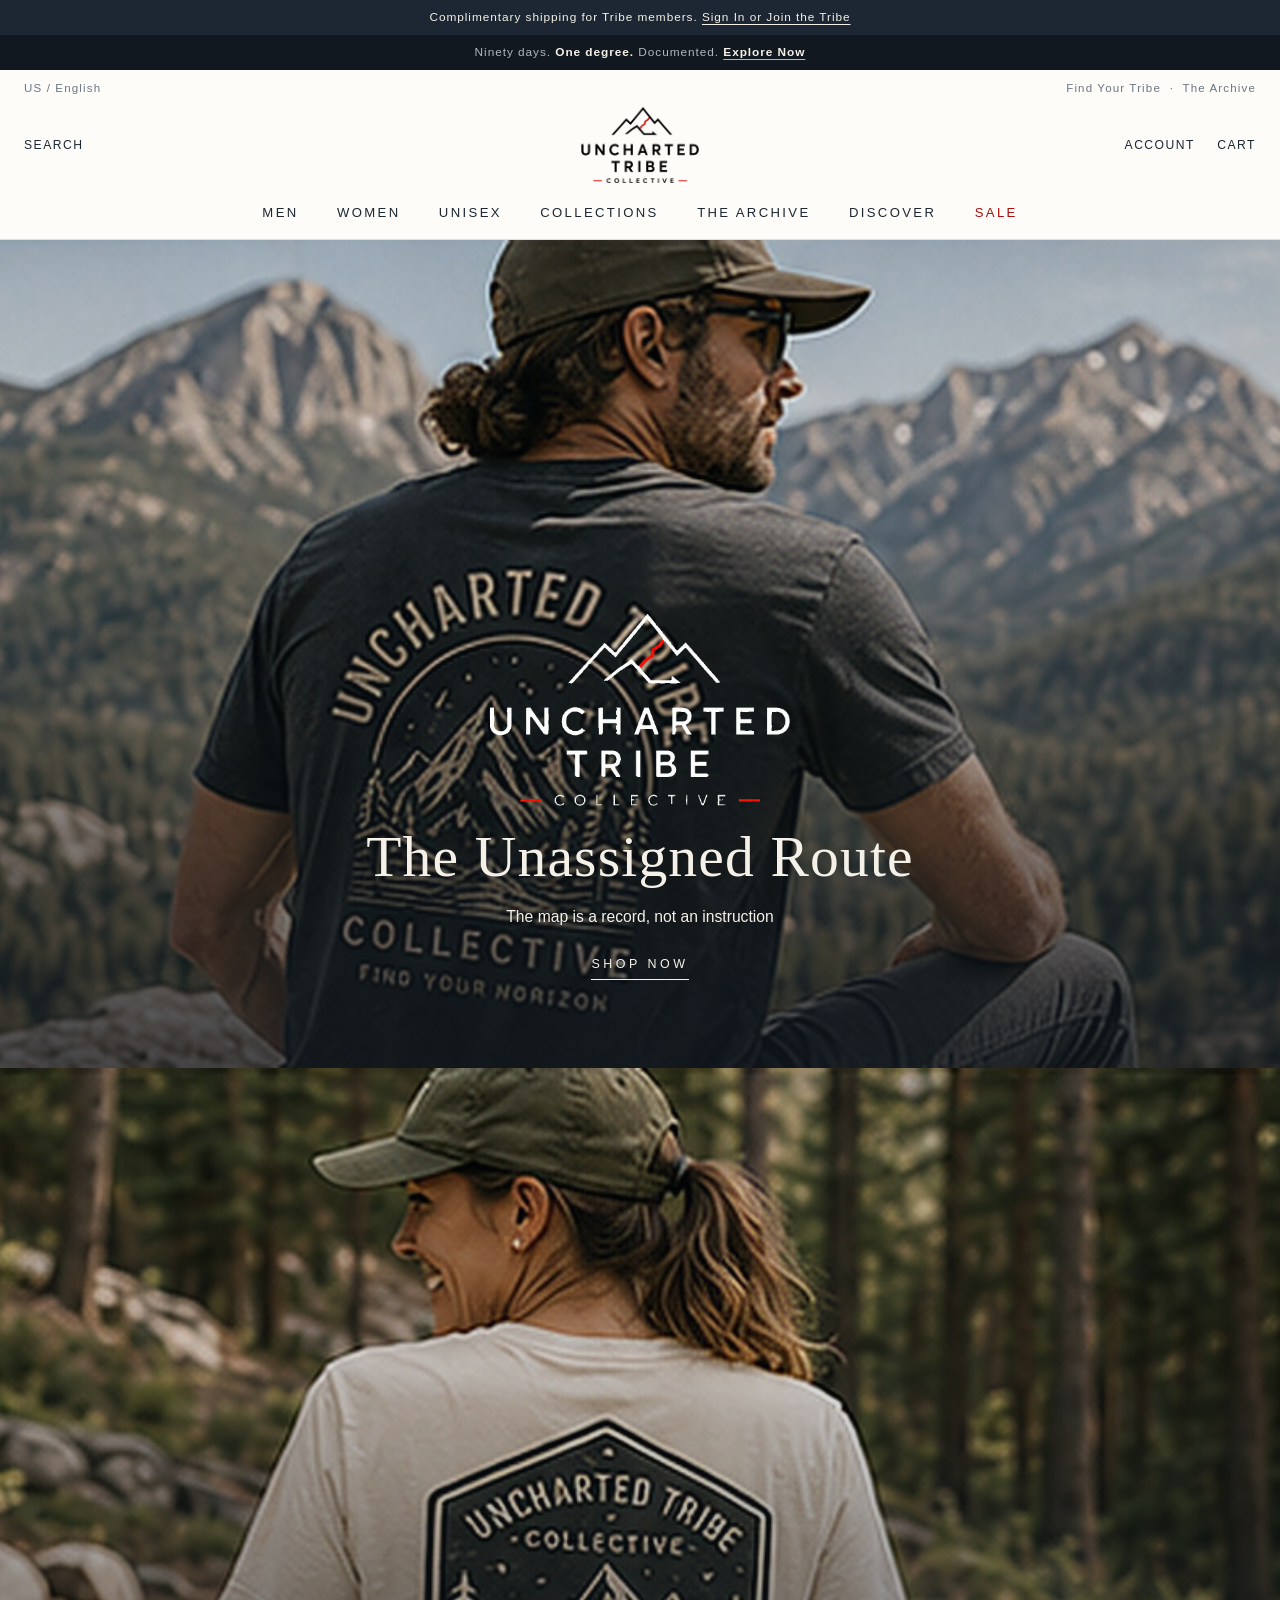
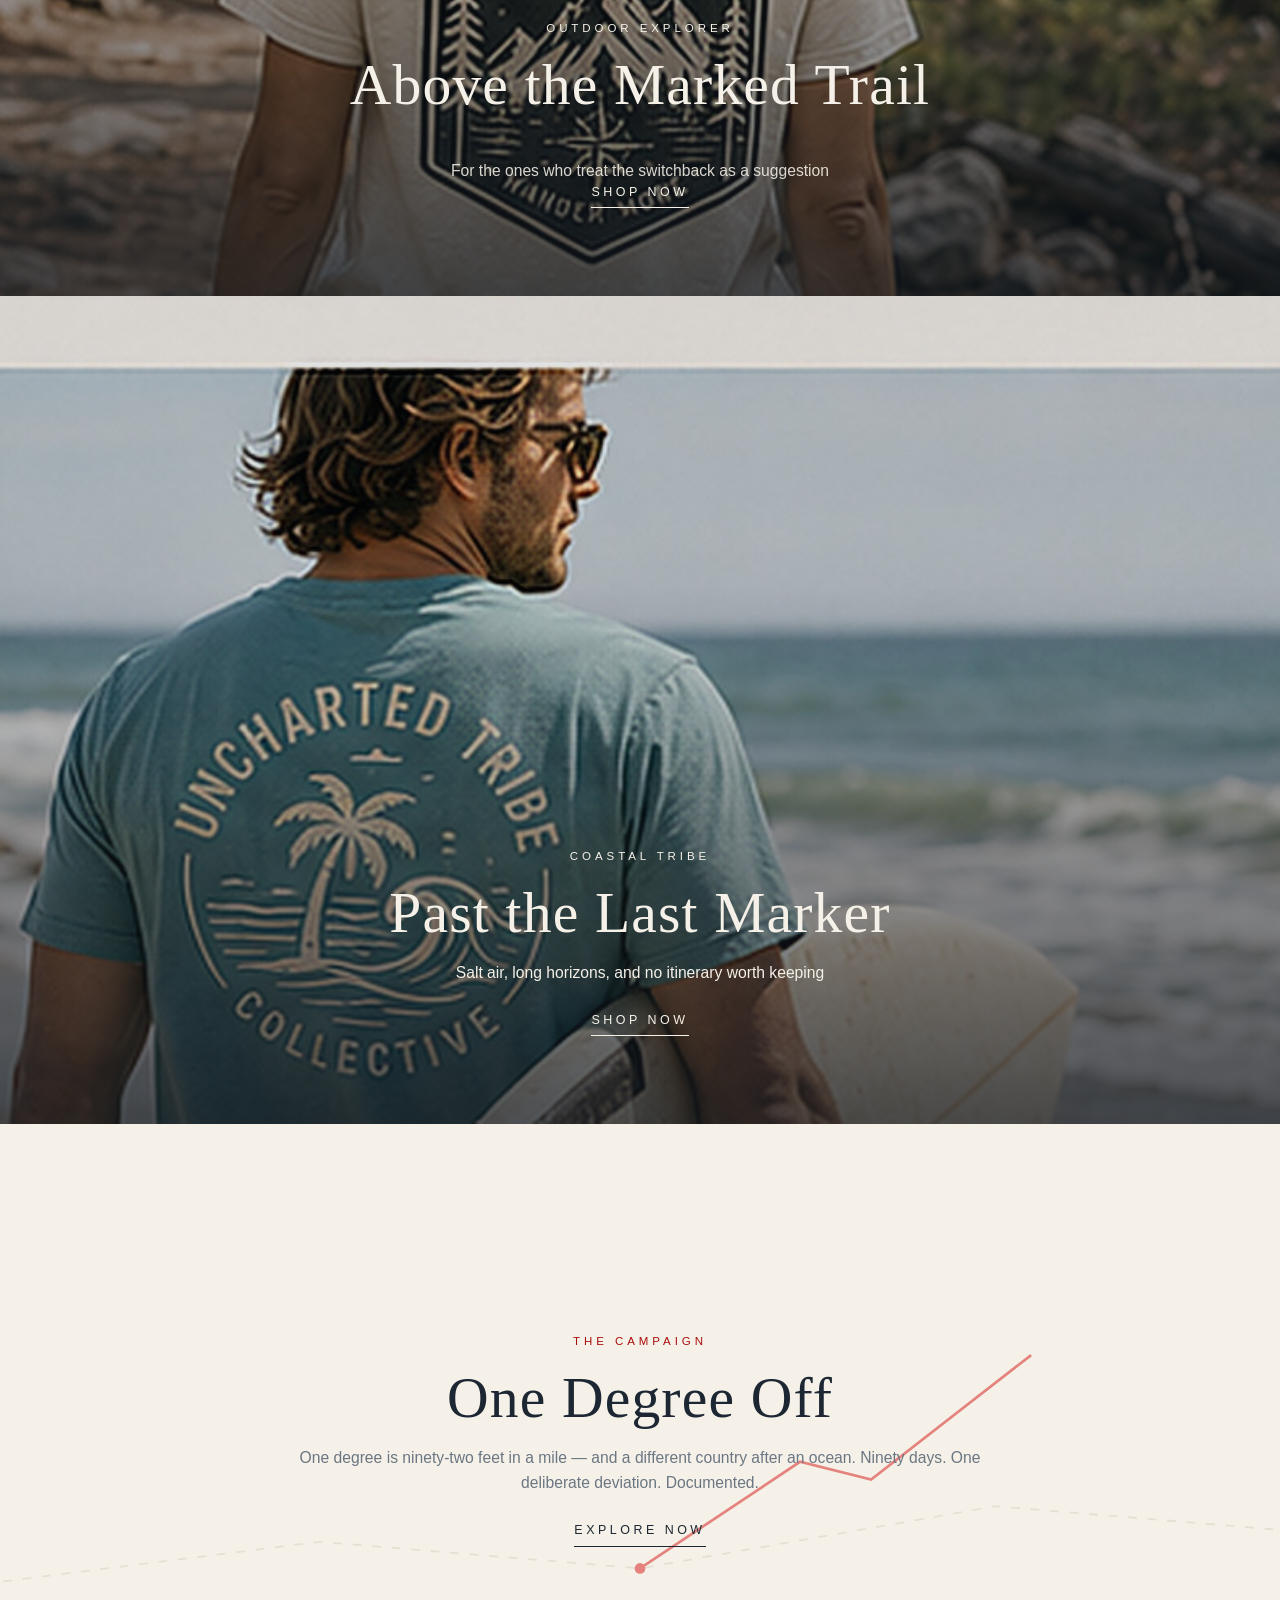
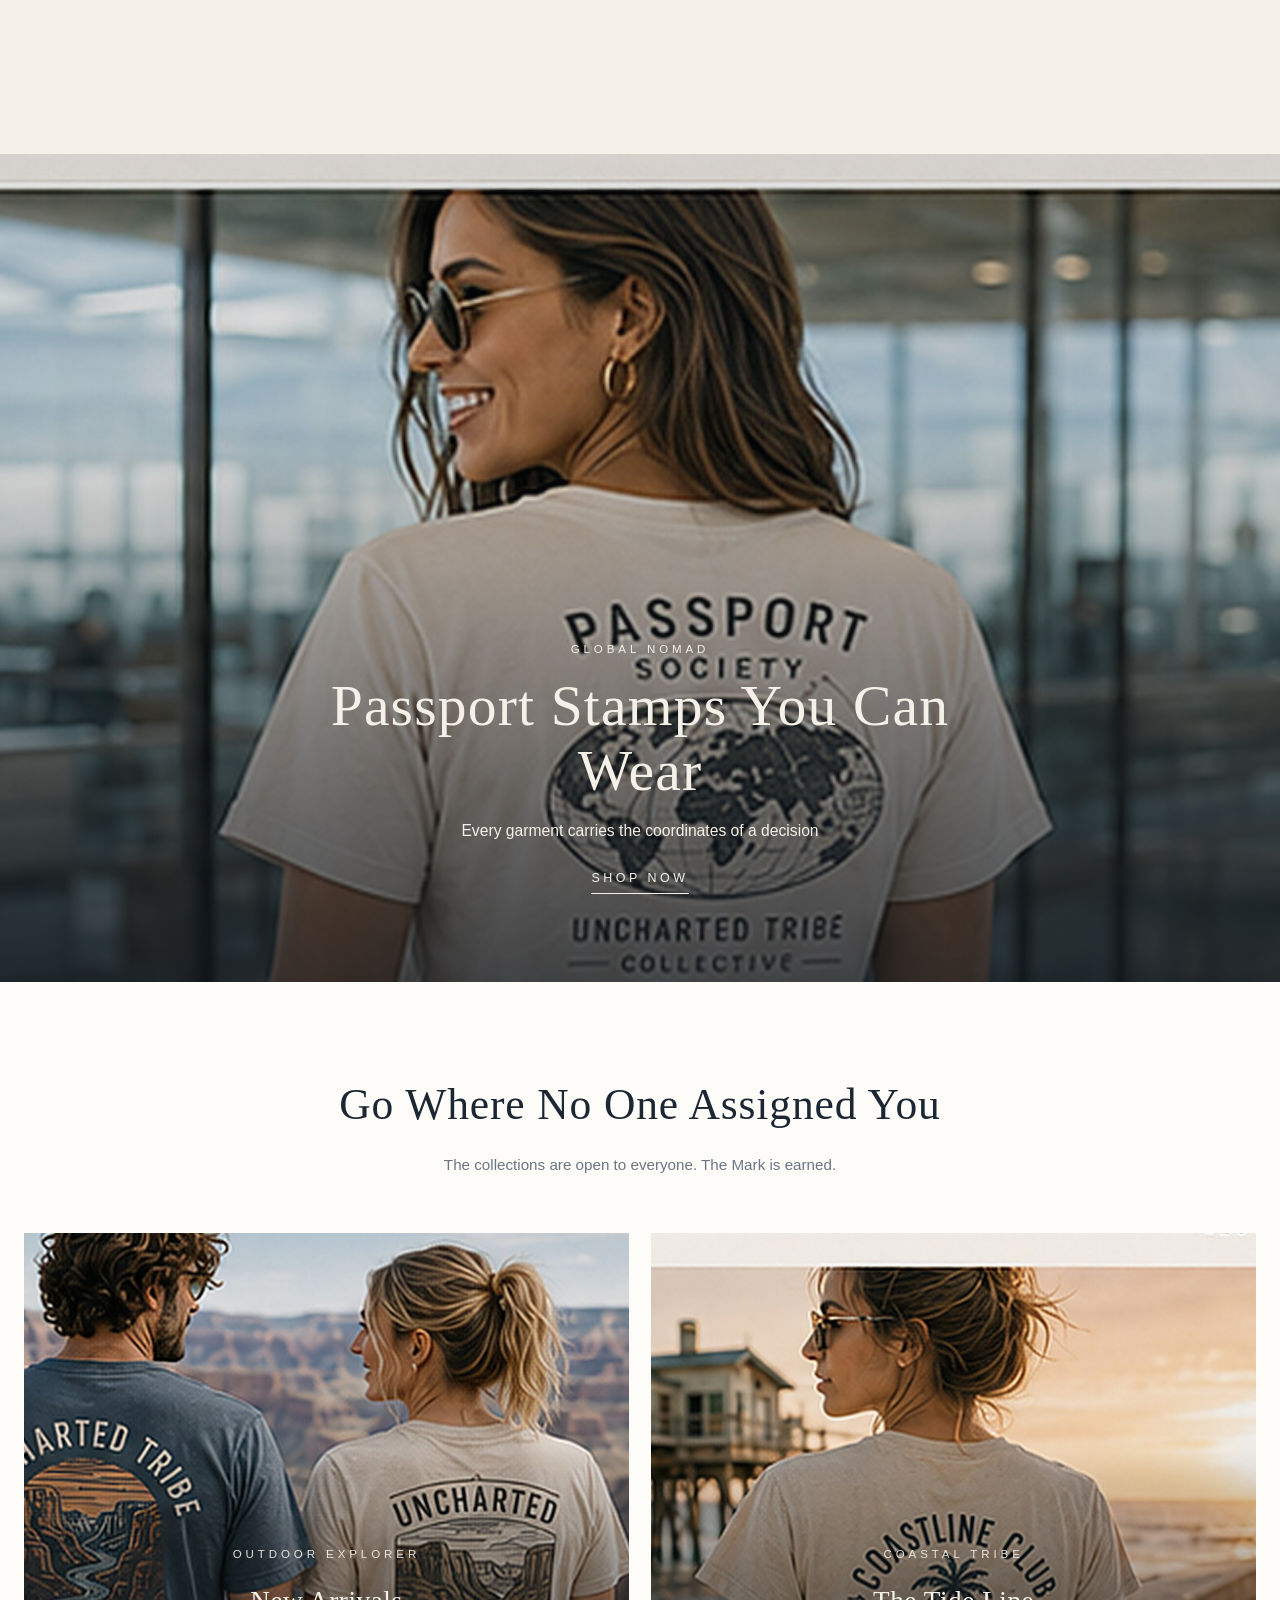
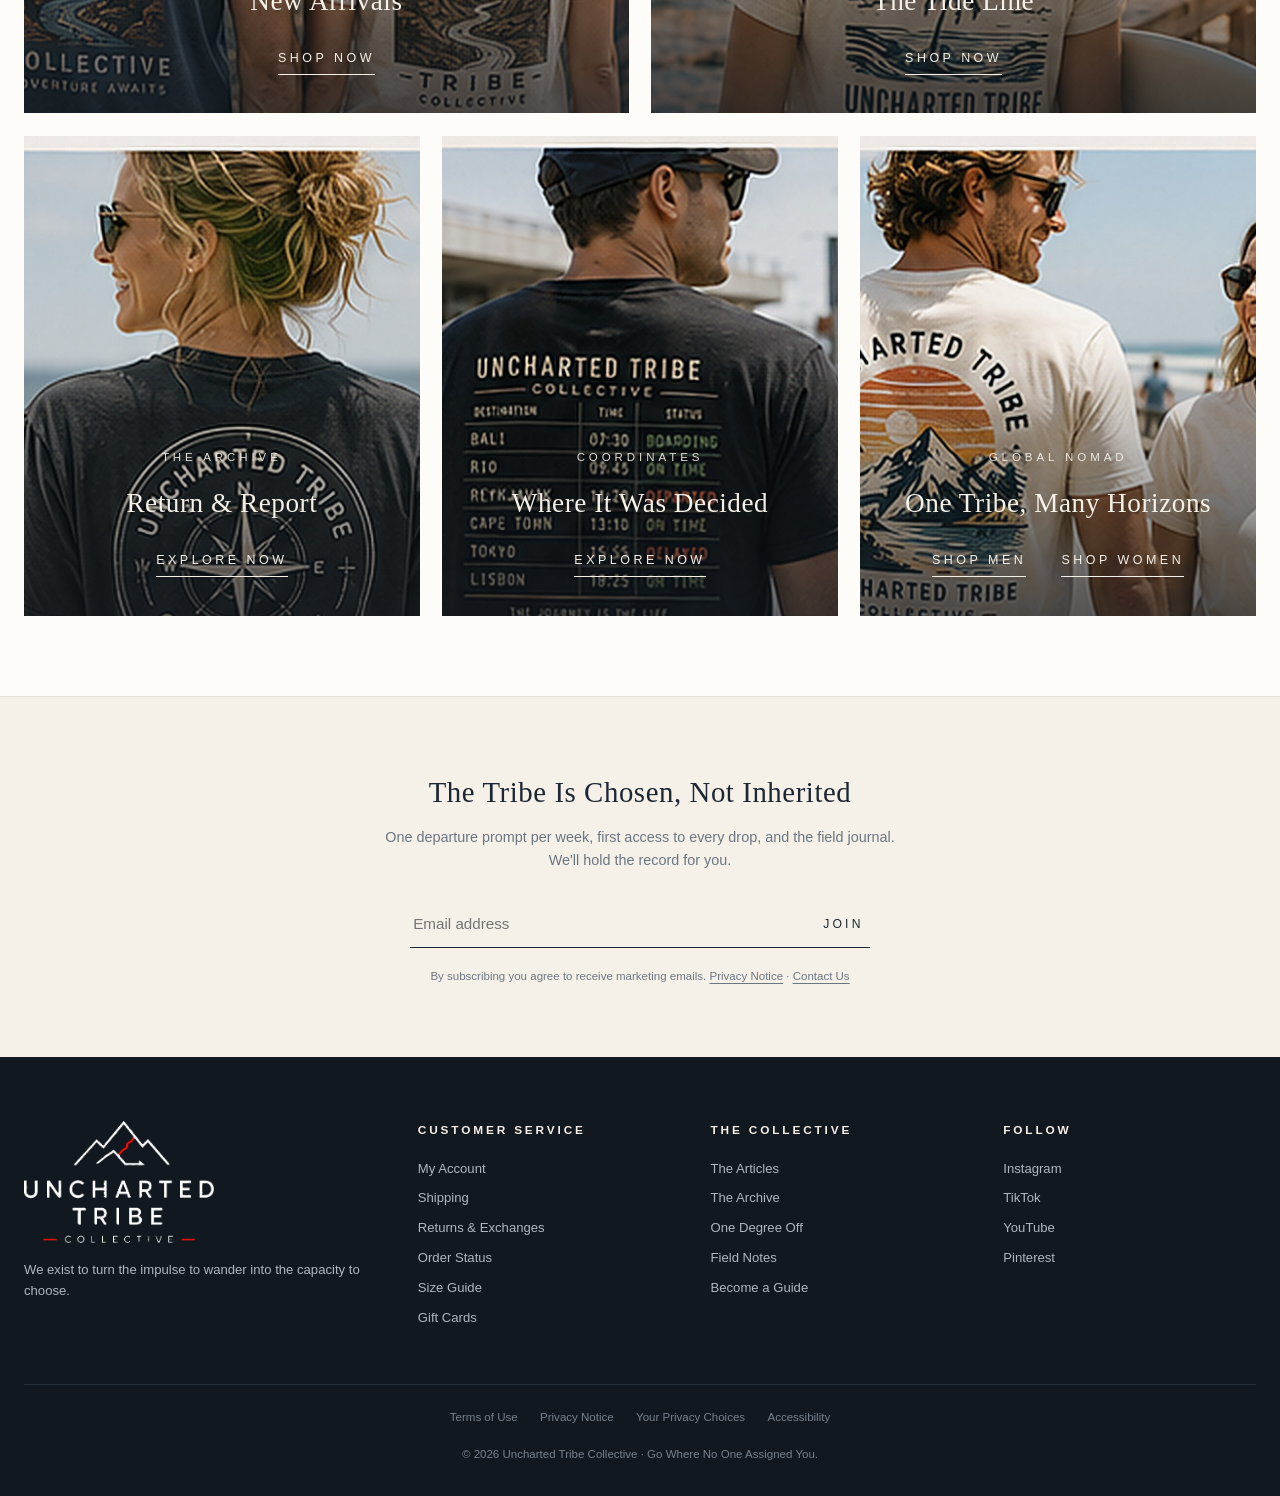
==== index.html @ fd0f9429 "Launch UTC site" ====
<!DOCTYPE html>
<html lang="en">
<head>
<meta charset="UTF-8">
<meta name="viewport" content="width=device-width, initial-scale=1.0">
<title>Uncharted Tribe Collective — Go Where No One Assigned You</title>
<meta name="description" content="Uncharted Tribe Collective exists to turn the impulse to wander into the capacity to choose. The collections are open to all. The Mark is earned.">
<style>
  :root{
    --ink:#1c2733;
    --ink-deep:#12181f;
    --cream:#f5f1e8;
    --paper:#fdfcf9;
    --accent:#d51816;      /* UTC logo red */
    --accent-dark:#a90f0d;
    --muted:#6b7683;
    --line:#e6e1d6;
    --serif:Georgia,'Times New Roman',serif;
    --sans:'Helvetica Neue',Helvetica,Arial,sans-serif;
  }
  *{margin:0;padding:0;box-sizing:border-box}
  html{scroll-behavior:smooth}
  body{font-family:var(--sans);color:var(--ink);background:var(--paper);line-height:1.6}
  a{color:inherit;text-decoration:none}
  img{max-width:100%;display:block}

  /* ── Utility bars (RL: two stacked slim bars) ── */
  .util{background:var(--ink);color:var(--cream);text-align:center;font-size:.74rem;letter-spacing:.08em;padding:.5rem 1rem}
  .util a{text-decoration:underline;text-underline-offset:3px}
  .util.alt{background:var(--ink-deep);color:#aeb7c0}
  .util.alt b{color:var(--cream)}

  /* ── Header ── */
  header{background:var(--paper);position:sticky;top:0;z-index:90;border-bottom:1px solid var(--line)}
  .head-top{max-width:1400px;margin:0 auto;padding:.6rem 1.5rem 0;display:flex;justify-content:space-between;font-size:.72rem;letter-spacing:.1em;color:var(--muted)}
  .head-top a:hover{color:var(--ink)}
  .head-main{max-width:1400px;margin:0 auto;padding:.6rem 1.5rem 1rem;display:grid;grid-template-columns:1fr auto 1fr;align-items:center;gap:1rem}
  .logo img{height:76px;width:auto}
  .util-icons{display:flex;gap:1.4rem;justify-content:flex-end;font-size:.76rem;letter-spacing:.12em;text-transform:uppercase}
  .util-icons a:hover{color:var(--accent-dark)}
  nav.primary ul{display:flex;justify-content:center;gap:2.4rem;list-style:none;padding:0 1rem .9rem;flex-wrap:wrap}
  nav.primary a{font-size:.82rem;letter-spacing:.18em;text-transform:uppercase;padding-bottom:3px;border-bottom:1px solid transparent;transition:border-color .25s}
  nav.primary a:hover{border-color:var(--ink)}
  nav.primary a.sale{color:var(--accent-dark)}

  /* ── Campaign banner component (RL core unit) ── */
  .campaign{position:relative;min-height:92vh;display:flex;align-items:flex-end;justify-content:center;overflow:hidden;color:var(--cream);text-align:center}
  .campaign .scene{position:absolute;inset:0;transform:scale(1.06);transition:transform 8s ease-out}
  .campaign.in .scene{transform:scale(1)}
  .campaign .content{position:relative;z-index:3;padding:0 1.5rem 5.5rem;max-width:760px}
  .eyebrow{font-size:.72rem;letter-spacing:.34em;text-transform:uppercase;margin-bottom:1rem;opacity:.92}
  .campaign h2,.campaign h1{font-family:var(--serif);font-weight:400;font-size:clamp(2.2rem,4.6vw,3.6rem);line-height:1.12;letter-spacing:.02em}
  .campaign .sub{margin-top:.9rem;font-size:.98rem;opacity:.88;font-weight:300}
  .cta{display:inline-block;margin-top:1.6rem;font-size:.78rem;letter-spacing:.28em;text-transform:uppercase;padding-bottom:5px;border-bottom:1px solid currentColor;transition:opacity .25s,letter-spacing .25s}
  .cta:hover{opacity:.75;letter-spacing:.32em}
  .cta + .cta{margin-left:2.2rem}
  .campaign .lockup{width:min(300px,60vw);margin:0 auto 1.2rem}
  .campaign .veil{position:absolute;inset:0;z-index:2;background:linear-gradient(180deg,rgba(18,24,31,.12) 35%,rgba(18,24,31,.74) 100%)}

  /* Scenes — CSS/SVG placeholder imagery, replace with campaign photography */
  .scene.night{background:linear-gradient(180deg,#0e141c 0%,#1c2733 48%,#31404f 100%)}
  .scene.dawn{background:linear-gradient(180deg,#2a3542 0%,#4a5a66 45%,#8d7d6a 100%)}
  .scene.coast{background:linear-gradient(180deg,#25313d 0%,#3d5666 55%,#6e8896 100%)}
  .scene.dusk{background:linear-gradient(180deg,#32302f 0%,#5a4f45 55%,#8a7361 100%)}
  .scene svg{position:absolute;bottom:0;left:0;width:100%;height:46%;display:block}
  .scene img,.scene video{position:absolute;inset:0;width:100%;height:100%;object-fit:cover}

  /* Editorial (light) campaign variant */
  .campaign.editorial{color:var(--ink);min-height:70vh;align-items:center;background:var(--cream)}
  .campaign.editorial .veil{display:none}
  .campaign.editorial .content{padding:5rem 1.5rem}
  .campaign.editorial .route{position:absolute;inset:0;z-index:1;opacity:.5}

  /* ── Text interlude ── */
  .interlude{text-align:center;padding:5.5rem 1.5rem 3.5rem}
  .interlude h2{font-family:var(--serif);font-weight:400;font-size:clamp(1.9rem,3.4vw,2.8rem);letter-spacing:.02em}
  .interlude p{color:var(--muted);margin-top:.8rem;font-size:.95rem}

  /* ── Editorial tile grid (5 tiles) ── */
  .tiles{max-width:1400px;margin:0 auto;padding:0 1.5rem 5rem;display:grid;grid-template-columns:repeat(6,1fr);gap:1.4rem}
  .tile{position:relative;overflow:hidden;color:var(--cream);display:flex;align-items:flex-end;min-height:480px;text-align:center}
  .tile:nth-child(1),.tile:nth-child(2){grid-column:span 3}
  .tile:nth-child(3),.tile:nth-child(4),.tile:nth-child(5){grid-column:span 2}
  @media(max-width:900px){.tile{grid-column:span 6 !important;min-height:380px}}
  .tile .scene{position:absolute;inset:0;transform:scale(1.04);transition:transform 1.2s ease}
  .tile:hover .scene{transform:scale(1.1)}
  .tile .veil{position:absolute;inset:0;background:linear-gradient(180deg,rgba(18,24,31,.02) 45%,rgba(18,24,31,.66) 100%)}
  .tile .content{position:relative;z-index:2;width:100%;padding:0 1.2rem 2.4rem}
  .tile h3{font-family:var(--serif);font-weight:400;font-size:1.7rem;letter-spacing:.02em}
  .scene.pine{background:linear-gradient(180deg,#22303a 0%,#33474f 60%,#4b5f58 100%)}
  .scene.tide{background:linear-gradient(180deg,#2c3a46 0%,#49626e 60%,#7d95a0 100%)}
  .scene.ember{background:linear-gradient(180deg,#292423 0%,#4d3d33 60%,#7a5a44 100%)}
  .scene.slate{background:linear-gradient(180deg,#20262e 0%,#39424d 60%,#5a656f 100%)}
  .scene.ridge-red{background:linear-gradient(160deg,#1c2733 0%,#12181f 100%)}

  /* ── Newsletter ── */
  .newsletter{background:var(--cream);border-top:1px solid var(--line);text-align:center;padding:4.5rem 1.5rem}
  .newsletter h3{font-family:var(--serif);font-weight:400;font-size:1.8rem;letter-spacing:.02em}
  .newsletter p{color:var(--muted);font-size:.9rem;margin:.7rem auto 1.8rem;max-width:520px}
  .newsletter form{display:flex;max-width:460px;margin:0 auto;border-bottom:1px solid var(--ink)}
  .newsletter input{flex:1;border:none;background:transparent;padding:.9rem .2rem;font-size:.95rem;outline:none;color:var(--ink)}
  .newsletter button{border:none;background:transparent;cursor:pointer;font-size:.76rem;letter-spacing:.26em;text-transform:uppercase;color:var(--ink);padding:0 .4rem}
  .newsletter button:hover{color:var(--accent-dark)}
  .newsletter .fine{font-size:.72rem;color:var(--muted);margin-top:1.2rem}
  .newsletter .fine a{text-decoration:underline;text-underline-offset:3px}

  /* ── Footer ── */
  footer{background:var(--ink-deep);color:#aeb7c0;font-size:.82rem;padding:4rem 1.5rem 2rem}
  .foot-grid{max-width:1400px;margin:0 auto;display:grid;grid-template-columns:1.4fr 1fr 1fr 1fr;gap:2.5rem}
  @media(max-width:860px){.foot-grid{grid-template-columns:1fr 1fr}}
  @media(max-width:520px){.foot-grid{grid-template-columns:1fr}}
  footer h4{color:var(--cream);font-size:.74rem;letter-spacing:.24em;text-transform:uppercase;margin-bottom:1.1rem}
  footer ul{list-style:none}
  footer li{margin-bottom:.55rem}
  footer a:hover{color:var(--cream)}
  .legal{max-width:1400px;margin:3rem auto 0;border-top:1px solid #26303b;padding-top:1.4rem;display:flex;flex-wrap:wrap;gap:1.4rem;font-size:.72rem;color:#77828e;justify-content:center}
  .legal a:hover{color:var(--cream)}
  .copyright{text-align:center;margin-top:1.2rem;font-size:.72rem;color:#77828e}

  /* ── Motion system ── */
  @keyframes pageIn{from{opacity:0}to{opacity:1}}
  body{animation:pageIn .9s ease both}
  .reveal{opacity:0;transform:translateY(26px);transition:opacity 1s cubic-bezier(.22,.61,.36,1),transform 1s cubic-bezier(.22,.61,.36,1);transition-delay:var(--d,0s)}
  .reveal.in{opacity:1;transform:none}

  .curtain{position:fixed;inset:0;z-index:200;pointer-events:none;display:flex}
  .curtain span{flex:1;background:var(--ink);transform:scaleY(0);transform-origin:top}
  .curtain span:nth-child(2){background:var(--ink-deep)}
  .curtain span:nth-child(3){background:var(--accent)}
  .curtain.go{pointer-events:all}
  .curtain.go span{animation:wipe .9s cubic-bezier(.76,0,.24,1) both}
  .curtain.go span:nth-child(2){animation-delay:.07s}
  .curtain.go span:nth-child(3){animation-delay:.14s}
  @keyframes wipe{0%{transform:scaleY(0);transform-origin:top}45%,55%{transform:scaleY(1)}100%{transform:scaleY(0);transform-origin:bottom}}
  .curtain .mark{position:absolute;inset:0;display:flex;align-items:center;justify-content:center;opacity:0}
  .curtain.go .mark{animation:markPulse .9s ease both}
  @keyframes markPulse{0%,20%{opacity:0;transform:scale(.9)}45%,55%{opacity:1;transform:scale(1)}80%,100%{opacity:0;transform:scale(1.04)}}
  .curtain .mark img{width:180px;height:auto}

  @media (prefers-reduced-motion: reduce){
    body{animation:none}
    .reveal{opacity:1;transform:none;transition:none}
    .curtain{display:none}
    html{scroll-behavior:auto}
    *{animation-duration:.001s !important;transition-duration:.001s !important}
  }
</style>
</head>
<body>

<!-- Page-transition curtain -->
<div class="curtain" id="curtain" aria-hidden="true">
  <span></span><span></span><span></span>
  <div class="mark"><img src="web-assets/utc-logo-light.png" alt=""></div>
</div>

<!-- Utility bars -->
<div class="util">Complimentary shipping for Tribe members. <a href="#newsletter">Sign In or Join the Tribe</a></div>
<div class="util alt">Ninety days. <b>One degree.</b> Documented. <a href="#onedegree"><b>Explore Now</b></a></div>

<!-- Header -->
<header>
  <div class="head-top">
    <a href="#">US / English</a>
    <span><a href="find-your-tribe.html">Find Your Tribe</a> &nbsp;·&nbsp; <a href="#archive">The Archive</a></span>
  </div>
  <div class="head-main">
    <div style="font-size:.76rem;letter-spacing:.12em;text-transform:uppercase"><a href="#">Search</a></div>
    <div class="logo"><a href="#" aria-label="Uncharted Tribe Collective home"><img src="web-assets/utc-logo-dark.png" alt="Uncharted Tribe Collective"></a></div>
    <div class="util-icons">
      <a href="#">Account</a>
      <a href="#">Cart</a>
    </div>
  </div>
  <nav class="primary">
    <ul>
      <li><a href="#outdoor">Men</a></li>
      <li><a href="#coastal">Women</a></li>
      <li><a href="#nomad">Unisex</a></li>
      <li><a href="#tiles">Collections</a></li>
      <li><a href="#archive">The Archive</a></li>
      <li><a href="#onedegree">Discover</a></li>
      <li><a href="#tiles" class="sale">Sale</a></li>
    </ul>
  </nav>
</header>

<!-- 1 · Hero campaign -->
<section class="campaign" id="hero">
  <div class="scene night">
    <video autoplay muted loop playsinline poster="web-assets/look/lb2_0.jpg" aria-hidden="true">
      <source src="web-assets/video/tribe-montage.mp4" type="video/mp4">
    </video>
  </div>
  <div class="veil"></div>
  <div class="content">
    <img class="lockup" src="web-assets/utc-logo-light.png" alt="Uncharted Tribe Collective">
    <h1>The Unassigned Route</h1>
    <p class="sub">The map is a record, not an instruction</p>
    <a class="cta" href="#tiles">Shop Now</a>
  </div>
</section>

<!-- 2 · Campaign: Outdoor Explorer -->
<section class="campaign" id="outdoor">
  <div class="scene dawn">
    <video autoplay muted loop playsinline poster="web-assets/look/lb2_1.jpg" aria-hidden="true">
      <source src="web-assets/video/outdoor.mp4" type="video/mp4">
    </video>
  </div>
  <div class="veil"></div>
  <div class="content">
    <div class="eyebrow">Outdoor Explorer</div>
    <h2>Above the Marked Trail</h2>
    <p class="sub">For the ones who treat the switchback as a suggestion</p>
    <a class="cta" href="#tiles">Shop Now</a>
  </div>
</section>

<!-- 3 · Campaign: Coastal Tribe -->
<section class="campaign" id="coastal">
  <div class="scene coast">
    <video autoplay muted loop playsinline poster="web-assets/look/lb3_1.jpg" aria-hidden="true">
      <source src="web-assets/video/coastal.mp4" type="video/mp4">
    </video>
  </div>
  <div class="veil"></div>
  <div class="content">
    <div class="eyebrow">Coastal Tribe</div>
    <h2>Past the Last Marker</h2>
    <p class="sub">Salt air, long horizons, and no itinerary worth keeping</p>
    <a class="cta" href="#tiles">Shop Now</a>
  </div>
</section>

<!-- 4 · Editorial: One Degree Off -->
<section class="campaign editorial" id="onedegree">
  <svg class="route" viewBox="0 0 1440 600" preserveAspectRatio="none">
    <path d="M-40 520 L360 470 L720 500 L1120 430 L1480 460" fill="none" stroke="#d8d0c0" stroke-width="2" stroke-dasharray="10 12"/>
    <path d="M720 500 L900 380 L980 400 L1160 260" fill="none" stroke="#d51816" stroke-width="3"/>
    <circle cx="720" cy="500" r="6" fill="#d51816"/>
  </svg>
  <div class="content">
    <div class="eyebrow" style="color:var(--accent-dark)">The Campaign</div>
    <h2>One Degree Off</h2>
    <p class="sub" style="opacity:1;color:var(--muted)">One degree is ninety-two feet in a mile — and a different country after an ocean. Ninety days. One deliberate deviation. Documented.</p>
    <a class="cta" href="#archive">Explore Now</a>
  </div>
</section>

<!-- 5 · Campaign: Global Nomad -->
<section class="campaign" id="nomad">
  <div class="scene dusk">
    <video autoplay muted loop playsinline poster="web-assets/look/lb4_1.jpg" aria-hidden="true">
      <source src="web-assets/video/global.mp4" type="video/mp4">
    </video>
  </div>
  <div class="veil"></div>
  <div class="content">
    <div class="eyebrow">Global Nomad</div>
    <h2>Passport Stamps You Can Wear</h2>
    <p class="sub">Every garment carries the coordinates of a decision</p>
    <a class="cta" href="#tiles">Shop Now</a>
  </div>
</section>

<!-- 6 · Text interlude -->
<div class="interlude reveal" id="tiles-head">
  <h2>Go Where No One Assigned You</h2>
  <p>The collections are open to everyone. The Mark is earned.</p>
</div>

<!-- 7 · Editorial tile grid -->
<section class="tiles" id="tiles">
  <a class="tile" href="#outdoor">
    <div class="scene pine"><img src="web-assets/look/lb2_2.jpg" alt="Outdoor Explorer collection worn at the canyon rim"></div><div class="veil"></div>
    <div class="content">
      <div class="eyebrow">Outdoor Explorer</div>
      <h3>New Arrivals</h3>
      <span class="cta">Shop Now</span>
    </div>
  </a>
  <a class="tile" href="#coastal">
    <div class="scene tide"><img src="web-assets/look/lb3_2.jpg" alt="Coastal Tribe collection at the pier at sunset"></div><div class="veil"></div>
    <div class="content">
      <div class="eyebrow">Coastal Tribe</div>
      <h3>The Tide Line</h3>
      <span class="cta">Shop Now</span>
    </div>
  </a>
  <a class="tile" href="#archive" id="archive">
    <div class="scene ridge-red"><img src="web-assets/look/lb1_2.jpg" alt="The compass mark worn on the coast"></div><div class="veil"></div>
    <div class="content">
      <div class="eyebrow">The Archive</div>
      <h3>Return &amp; Report</h3>
      <span class="cta">Explore Now</span>
    </div>
  </a>
  <a class="tile" href="#nomad">
    <div class="scene ember"><img src="web-assets/look/lb4_0.jpg" alt="Departure-board tee at the airport"></div><div class="veil"></div>
    <div class="content">
      <div class="eyebrow">Coordinates</div>
      <h3>Where It Was Decided</h3>
      <span class="cta">Explore Now</span>
    </div>
  </a>
  <div class="tile">
    <div class="scene slate"><img src="web-assets/look/lb1_0.jpg" alt="Members on the boardwalk wearing the collections"></div><div class="veil"></div>
    <div class="content">
      <div class="eyebrow">Global Nomad</div>
      <h3>One Tribe, Many Horizons</h3>
      <span><a class="cta" href="#tiles">Shop Men</a><a class="cta" href="#tiles">Shop Women</a></span>
    </div>
  </div>
</section>

<!-- 8 · Newsletter -->
<section class="newsletter" id="newsletter">
  <h3>The Tribe Is Chosen, Not Inherited</h3>
  <p>One departure prompt per week, first access to every drop, and the field journal. We'll hold the record for you.</p>
  <form onsubmit="event.preventDefault();this.querySelector('button').textContent='Welcome ✓';">
    <input type="email" placeholder="Email address" required>
    <button type="submit">Join</button>
  </form>
  <div class="fine">By subscribing you agree to receive marketing emails. <a href="#">Privacy Notice</a> · <a href="#">Contact Us</a></div>
</section>

<!-- Footer -->
<footer>
  <div class="foot-grid">
    <div>
      <img src="web-assets/utc-logo-light.png" alt="Uncharted Tribe Collective" style="width:190px;height:auto;margin-bottom:1rem">
      <p>We exist to turn the impulse to wander into the capacity to choose.</p>
    </div>
    <div>
      <h4>Customer Service</h4>
      <ul>
        <li><a href="#">My Account</a></li>
        <li><a href="#">Shipping</a></li>
        <li><a href="#">Returns &amp; Exchanges</a></li>
        <li><a href="#">Order Status</a></li>
        <li><a href="#">Size Guide</a></li>
        <li><a href="#">Gift Cards</a></li>
      </ul>
    </div>
    <div>
      <h4>The Collective</h4>
      <ul>
        <li><a href="#onedegree">The Articles</a></li>
        <li><a href="#archive">The Archive</a></li>
        <li><a href="#onedegree">One Degree Off</a></li>
        <li><a href="#">Field Notes</a></li>
        <li><a href="#">Become a Guide</a></li>
      </ul>
    </div>
    <div>
      <h4>Follow</h4>
      <ul>
        <li><a href="#">Instagram</a></li>
        <li><a href="#">TikTok</a></li>
        <li><a href="#">YouTube</a></li>
        <li><a href="#">Pinterest</a></li>
      </ul>
    </div>
  </div>
  <div class="legal">
    <a href="#">Terms of Use</a>
    <a href="#">Privacy Notice</a>
    <a href="#">Your Privacy Choices</a>
    <a href="#">Accessibility</a>
  </div>
  <div class="copyright">© 2026 Uncharted Tribe Collective · Go Where No One Assigned You.</div>
</footer>

<script>
(function(){
  var reduced = window.matchMedia('(prefers-reduced-motion: reduce)').matches;

  /* Reveals: campaign contents, interlude, tiles */
  var targets = [];
  document.querySelectorAll('.campaign .content > *').forEach(function(el,i){
    el.classList.add('reveal'); el.style.setProperty('--d',(i*0.12)+'s'); targets.push(el);
  });
  document.querySelectorAll('.tiles .tile').forEach(function(el,i){
    el.classList.add('reveal'); el.style.setProperty('--d',(i%3)*0.1+'s'); targets.push(el);
  });
  var interlude = document.querySelector('.interlude');
  if (interlude) targets.push(interlude);

  if (reduced) {
    document.querySelectorAll('.scene video').forEach(function(v){ v.removeAttribute('autoplay'); v.pause(); });
  }
  if (reduced || !('IntersectionObserver' in window)) {
    targets.forEach(function(el){ el.classList.add('in'); });
    document.querySelectorAll('.campaign').forEach(function(c){ c.classList.add('in'); });
  } else {
    var io = new IntersectionObserver(function(entries){
      entries.forEach(function(e){
        if (e.isIntersecting){ e.target.classList.add('in'); io.unobserve(e.target); }
      });
    }, { threshold: 0.15, rootMargin:'0px 0px -40px 0px' });
    targets.forEach(function(el){ io.observe(el); });
    /* slow Ken Burns settle on campaign scenes */
    var io2 = new IntersectionObserver(function(entries){
      entries.forEach(function(e){ if(e.isIntersecting){ e.target.classList.add('in'); io2.unobserve(e.target);} });
    }, { threshold: 0.25 });
    document.querySelectorAll('.campaign').forEach(function(c){ io2.observe(c); });
  }

  /* Curtain transitions on primary nav + footer links */
  var curtain = document.getElementById('curtain');
  var animating = false;
  document.querySelectorAll('nav.primary a[href^="#"], footer a[href^="#"], .head-top a[href^="#"]').forEach(function(link){
    link.addEventListener('click', function(ev){
      var id = link.getAttribute('href');
      var target = id.length > 1 && document.querySelector(id);
      if (!target || reduced || animating) return;
      ev.preventDefault();
      animating = true;
      curtain.classList.add('go');
      setTimeout(function(){ target.scrollIntoView({behavior:'auto',block:'start'}); }, 450);
      setTimeout(function(){ curtain.classList.remove('go'); animating = false; }, 950);
    });
  });

  /* Cross-page links: curtain wipe then navigate */
  document.querySelectorAll('a[href$=".html"], a[href*=".html#"]').forEach(function(link){
    link.addEventListener('click', function(ev){
      if (reduced) return;
      ev.preventDefault();
      var dest = link.getAttribute('href');
      curtain.classList.add('go');
      setTimeout(function(){ window.location.href = dest; }, 480);
    });
  });

  /* Campaign CTAs: smooth glide */
  document.querySelectorAll('.campaign a.cta, .util a[href^="#"]').forEach(function(link){
    link.addEventListener('click', function(ev){
      var t = document.querySelector(link.getAttribute('href')||'');
      if (t){ ev.preventDefault(); t.scrollIntoView({behavior: reduced ? 'auto':'smooth', block:'start'}); }
    });
  });
})();
</script>

</body>
</html>
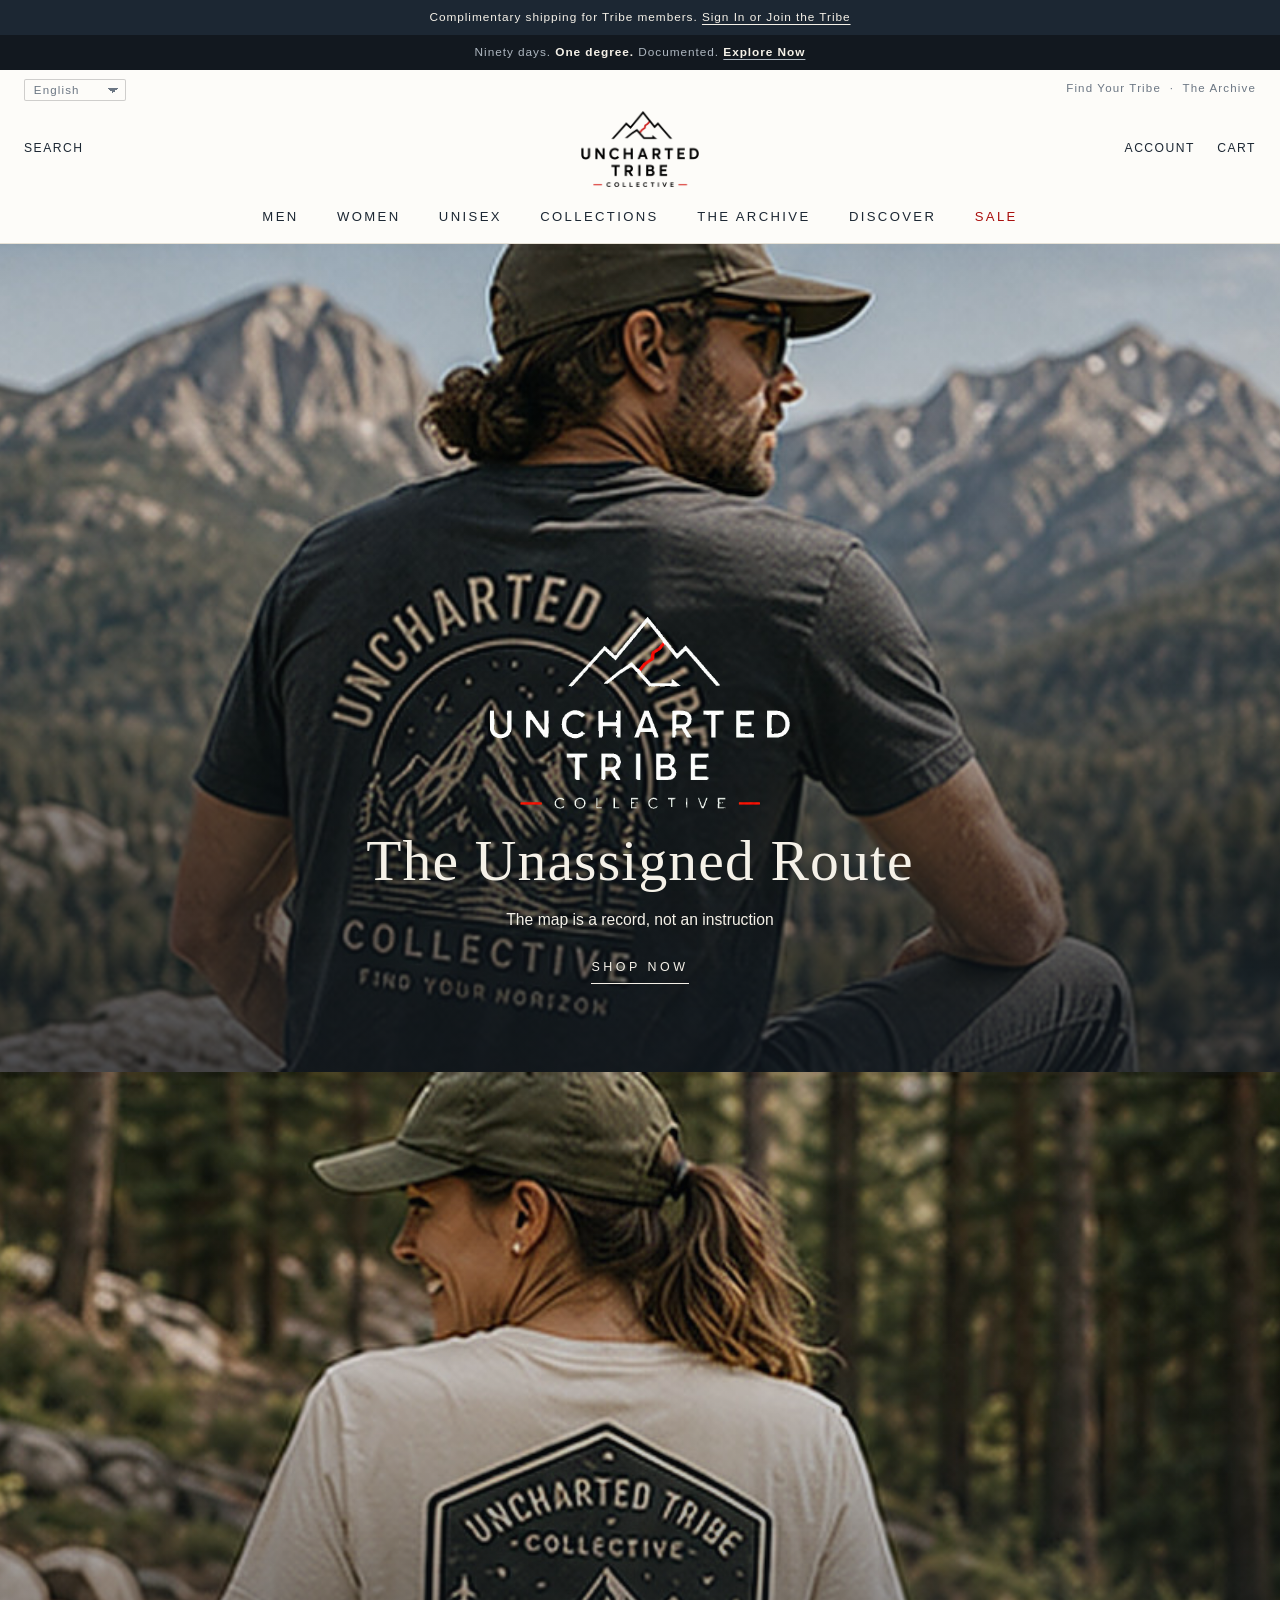
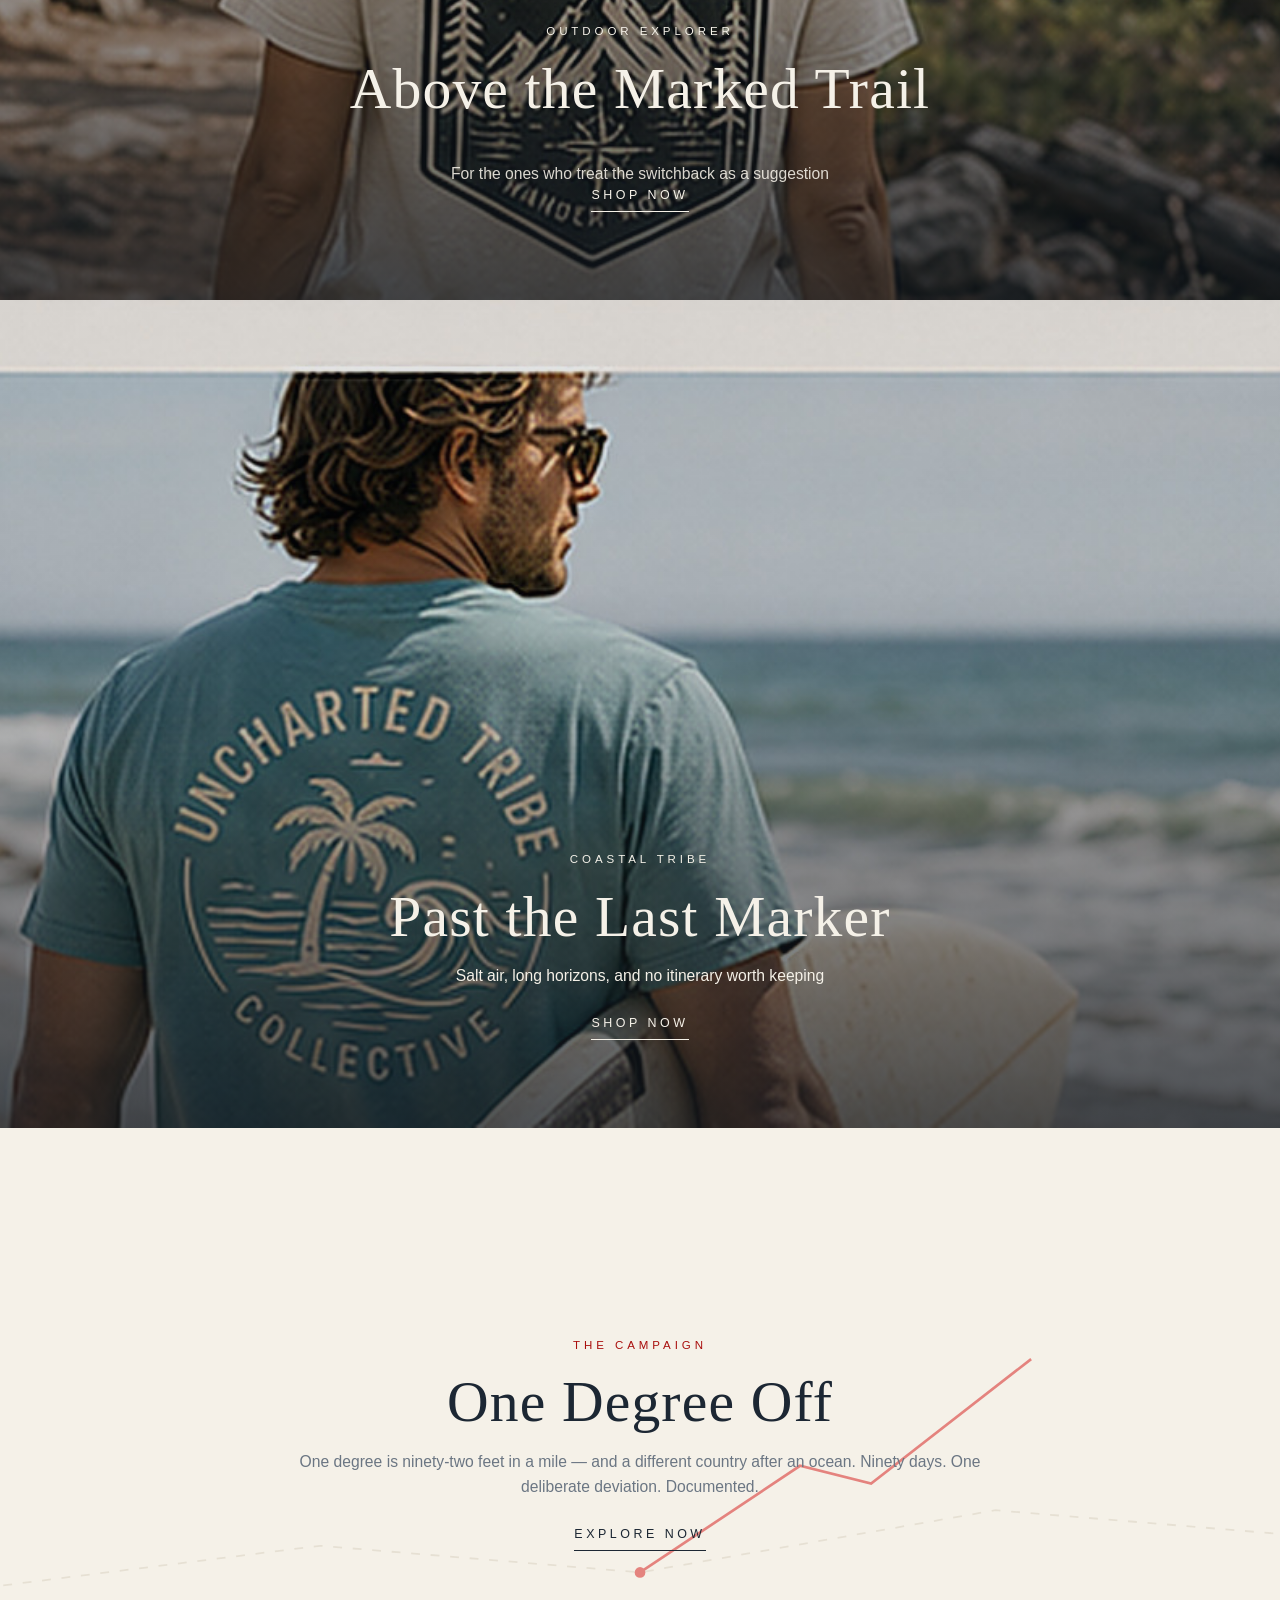
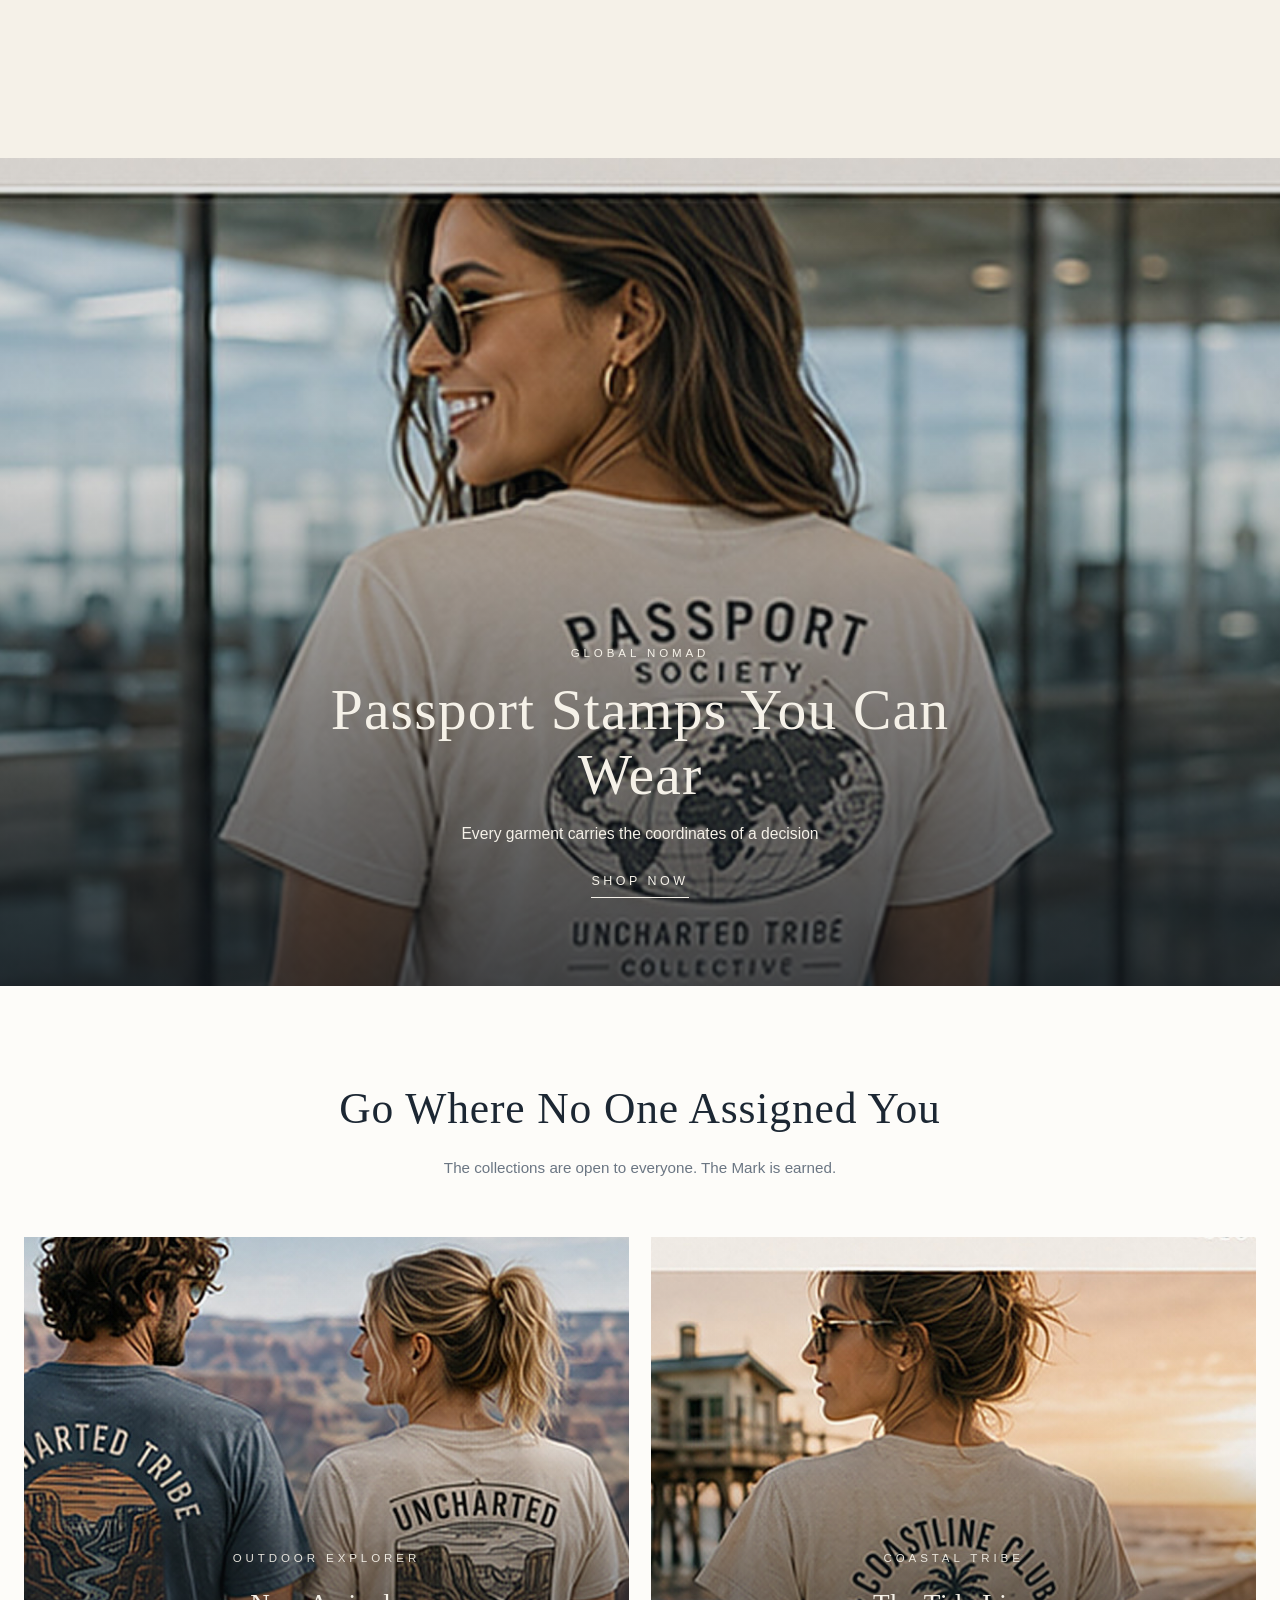
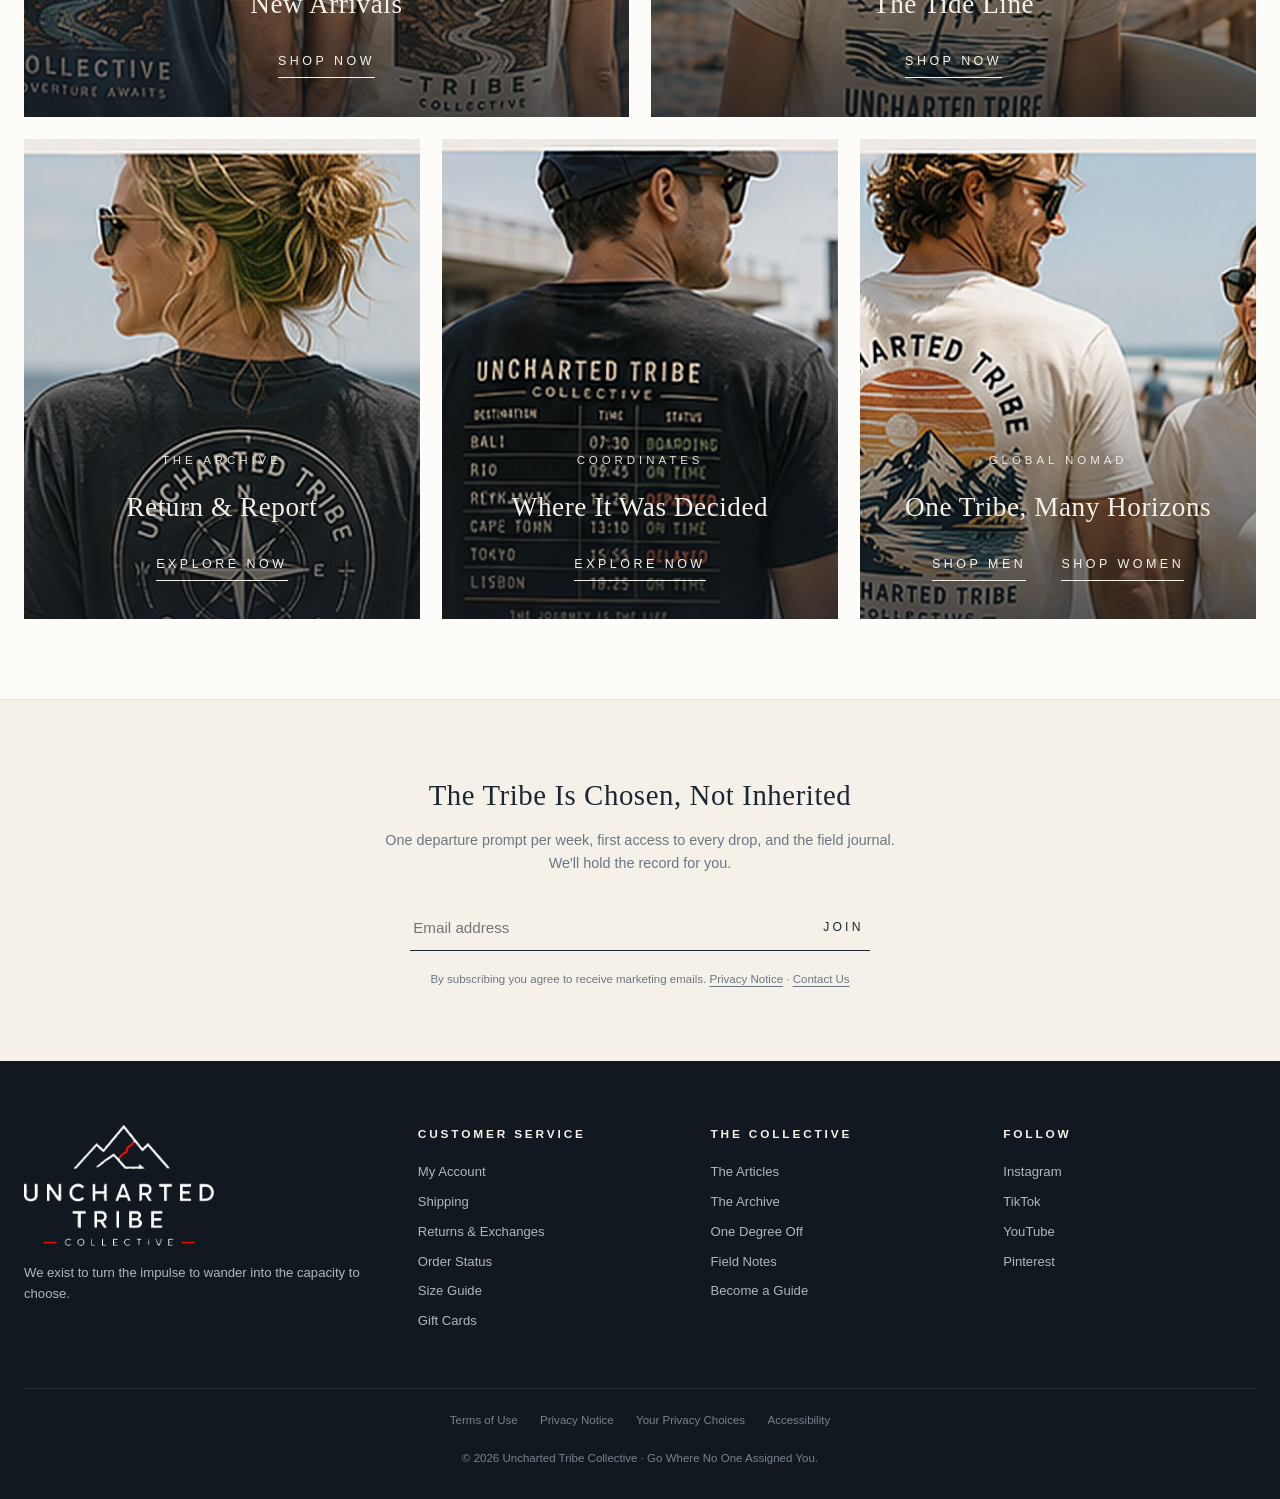
==== commit 883bb0e8: "Add files via upload" ====
--- a/index.html
+++ b/index.html
@@ -117,6 +117,23 @@
   .legal a:hover{color:var(--cream)}
   .copyright{text-align:center;margin-top:1.2rem;font-size:.72rem;color:#77828e}
 
+  /* Language selector */
+  .sr-only{position:absolute;width:1px;height:1px;padding:0;margin:-1px;overflow:hidden;clip:rect(0 0 0 0);white-space:nowrap;border:0}
+  .lang-wrap{display:flex;align-items:center}
+  .lang-sel{appearance:none;-webkit-appearance:none;background:transparent;color:inherit;
+    border:1px solid rgba(0,0,0,.18);border-radius:2px;font-family:inherit;font-size:.72rem;letter-spacing:.1em;
+    padding:.25rem 1.7rem .25rem .55rem;cursor:pointer;
+    background-image:linear-gradient(45deg,transparent 50%,currentColor 50%),linear-gradient(135deg,currentColor 50%,transparent 50%);
+    background-position:calc(100% - 12px) 52%,calc(100% - 7px) 52%;background-size:5px 5px,5px 5px;background-repeat:no-repeat;
+    transition:border-color .25s,color .25s}
+  .lang-sel:hover{border-color:rgba(0,0,0,.45)}
+  .lang-sel:focus-visible{outline:2px solid var(--accent);outline-offset:2px}
+  .lang-sel option{background:#fff;color:#1c2733}
+  [dir="rtl"] .lang-sel{padding:.25rem .55rem .25rem 1.7rem;background-position:12px 52%,17px 52%}
+  [dir="rtl"] .head-top{flex-direction:row-reverse}
+  [dir="rtl"] .util-icons{justify-content:flex-start}
+  [dir="rtl"] .foot-grid{direction:rtl}
+
   /* ── Motion system ── */
   @keyframes pageIn{from{opacity:0}to{opacity:1}}
   body{animation:pageIn .9s ease both}
@@ -155,32 +172,32 @@
 </div>
 
 <!-- Utility bars -->
-<div class="util">Complimentary shipping for Tribe members. <a href="#newsletter">Sign In or Join the Tribe</a></div>
-<div class="util alt">Ninety days. <b>One degree.</b> Documented. <a href="#onedegree"><b>Explore Now</b></a></div>
+<div class="util"><span data-i18n="util_ship">Complimentary shipping for Tribe members.</span> <a href="#newsletter" data-i18n="util_join">Sign In or Join the Tribe</a></div>
+<div class="util alt"><span data-i18n="util2_days">Ninety days.</span> <b data-i18n="util2_degree">One degree.</b> <span data-i18n="util2_doc">Documented.</span> <a href="#onedegree"><b data-i18n="explore_now">Explore Now</b></a></div>
 
 <!-- Header -->
 <header>
   <div class="head-top">
-    <a href="#">US / English</a>
-    <span><a href="find-your-tribe.html">Find Your Tribe</a> &nbsp;·&nbsp; <a href="#archive">The Archive</a></span>
+    <div class="lang-wrap"><label for="langSel" class="sr-only" data-i18n="lang_label">Language</label><select id="langSel" class="lang-sel" data-i18n-aria="lang_label" aria-label="Language"></select></div>
+    <span><a href="find-your-tribe.html" data-i18n="nav_fyt">Find Your Tribe</a> &nbsp;·&nbsp; <a href="#archive" data-i18n="nav_archive">The Archive</a></span>
   </div>
   <div class="head-main">
-    <div style="font-size:.76rem;letter-spacing:.12em;text-transform:uppercase"><a href="#">Search</a></div>
-    <div class="logo"><a href="#" aria-label="Uncharted Tribe Collective home"><img src="web-assets/utc-logo-dark.png" alt="Uncharted Tribe Collective"></a></div>
+    <div style="font-size:.76rem;letter-spacing:.12em;text-transform:uppercase"><a href="https://uncharted-tribe-collective.myshopify.com/search" data-i18n="search">Search</a></div>
+    <div class="logo"><a href="index.html" aria-label="Uncharted Tribe Collective home"><img src="web-assets/utc-logo-dark.png" alt="Uncharted Tribe Collective"></a></div>
     <div class="util-icons">
-      <a href="#">Account</a>
-      <a href="#">Cart</a>
+      <a href="https://uncharted-tribe-collective.myshopify.com/account" data-i18n="account">Account</a>
+      <a href="https://uncharted-tribe-collective.myshopify.com/cart" data-i18n="cart">Cart</a>
     </div>
   </div>
   <nav class="primary">
     <ul>
-      <li><a href="#outdoor">Men</a></li>
-      <li><a href="#coastal">Women</a></li>
-      <li><a href="#nomad">Unisex</a></li>
-      <li><a href="#tiles">Collections</a></li>
-      <li><a href="#archive">The Archive</a></li>
-      <li><a href="#onedegree">Discover</a></li>
-      <li><a href="#tiles" class="sale">Sale</a></li>
+      <li><a href="https://uncharted-tribe-collective.myshopify.com/collections/outdoor-explorer" data-i18n="nav_men">Men</a></li>
+      <li><a href="https://uncharted-tribe-collective.myshopify.com/collections/coastal-tribe" data-i18n="nav_women">Women</a></li>
+      <li><a href="https://uncharted-tribe-collective.myshopify.com/collections/global-nomad" data-i18n="nav_unisex">Unisex</a></li>
+      <li><a href="https://uncharted-tribe-collective.myshopify.com/collections/all" data-i18n="nav_collections">Collections</a></li>
+      <li><a href="#archive" data-i18n="nav_archive" data-i18n="nav_archive">The Archive</a></li>
+      <li><a href="#onedegree" data-i18n="nav_discover">Discover</a></li>
+      <li><a href="https://uncharted-tribe-collective.myshopify.com/collections/all" class="sale" data-i18n="nav_sale">Sale</a></li>
     </ul>
   </nav>
 </header>
@@ -195,9 +212,9 @@
   <div class="veil"></div>
   <div class="content">
     <img class="lockup" src="web-assets/utc-logo-light.png" alt="Uncharted Tribe Collective">
-    <h1>The Unassigned Route</h1>
-    <p class="sub">The map is a record, not an instruction</p>
-    <a class="cta" href="#tiles">Shop Now</a>
+    <h1 data-i18n="hero_h1">The Unassigned Route</h1>
+    <p class="sub" data-i18n="hero_sub">The map is a record, not an instruction</p>
+    <a class="cta" href="https://uncharted-tribe-collective.myshopify.com/collections/all" data-i18n="shop_now">Shop Now</a>
   </div>
 </section>
 
@@ -210,10 +227,10 @@
   </div>
   <div class="veil"></div>
   <div class="content">
-    <div class="eyebrow">Outdoor Explorer</div>
-    <h2>Above the Marked Trail</h2>
-    <p class="sub">For the ones who treat the switchback as a suggestion</p>
-    <a class="cta" href="#tiles">Shop Now</a>
+    <div class="eyebrow" data-i18n="col_outdoor">Outdoor Explorer</div>
+    <h2 data-i18n="out_h2">Above the Marked Trail</h2>
+    <p class="sub" data-i18n="out_sub">For the ones who treat the switchback as a suggestion</p>
+    <a class="cta" href="https://uncharted-tribe-collective.myshopify.com/collections/outdoor-explorer" data-i18n="shop_now">Shop Now</a>
   </div>
 </section>
 
@@ -226,10 +243,10 @@
   </div>
   <div class="veil"></div>
   <div class="content">
-    <div class="eyebrow">Coastal Tribe</div>
-    <h2>Past the Last Marker</h2>
-    <p class="sub">Salt air, long horizons, and no itinerary worth keeping</p>
-    <a class="cta" href="#tiles">Shop Now</a>
+    <div class="eyebrow" data-i18n="col_coastal">Coastal Tribe</div>
+    <h2 data-i18n="coast_h2">Past the Last Marker</h2>
+    <p class="sub" data-i18n="coast_sub">Salt air, long horizons, and no itinerary worth keeping</p>
+    <a class="cta" href="https://uncharted-tribe-collective.myshopify.com/collections/coastal-tribe" data-i18n="shop_now">Shop Now</a>
   </div>
 </section>
 
@@ -241,10 +258,10 @@
     <circle cx="720" cy="500" r="6" fill="#d51816"/>
   </svg>
   <div class="content">
-    <div class="eyebrow" style="color:var(--accent-dark)">The Campaign</div>
-    <h2>One Degree Off</h2>
-    <p class="sub" style="opacity:1;color:var(--muted)">One degree is ninety-two feet in a mile — and a different country after an ocean. Ninety days. One deliberate deviation. Documented.</p>
-    <a class="cta" href="#archive">Explore Now</a>
+    <div class="eyebrow" style="color:var(--accent-dark)" data-i18n="campaign_eyebrow">The Campaign</div>
+    <h2 data-i18n="od_h2">One Degree Off</h2>
+    <p class="sub" data-i18n="od_sub" style="opacity:1;color:var(--muted)">One degree is ninety-two feet in a mile — and a different country after an ocean. Ninety days. One deliberate deviation. Documented.</p>
+    <a class="cta" href="#archive" data-i18n="explore_now">Explore Now</a>
   </div>
 </section>
 
@@ -257,72 +274,72 @@
   </div>
   <div class="veil"></div>
   <div class="content">
-    <div class="eyebrow">Global Nomad</div>
-    <h2>Passport Stamps You Can Wear</h2>
-    <p class="sub">Every garment carries the coordinates of a decision</p>
-    <a class="cta" href="#tiles">Shop Now</a>
+    <div class="eyebrow" data-i18n="col_nomad">Global Nomad</div>
+    <h2 data-i18n="nomad_h2">Passport Stamps You Can Wear</h2>
+    <p class="sub" data-i18n="nomad_sub">Every garment carries the coordinates of a decision</p>
+    <a class="cta" href="https://uncharted-tribe-collective.myshopify.com/collections/global-nomad" data-i18n="shop_now">Shop Now</a>
   </div>
 </section>
 
 <!-- 6 · Text interlude -->
 <div class="interlude reveal" id="tiles-head">
-  <h2>Go Where No One Assigned You</h2>
-  <p>The collections are open to everyone. The Mark is earned.</p>
+  <h2 data-i18n="interlude_h2">Go Where No One Assigned You</h2>
+  <p data-i18n="interlude_p">The collections are open to everyone. The Mark is earned.</p>
 </div>
 
 <!-- 7 · Editorial tile grid -->
 <section class="tiles" id="tiles">
-  <a class="tile" href="#outdoor">
+  <a class="tile" href="https://uncharted-tribe-collective.myshopify.com/collections/outdoor-explorer">
     <div class="scene pine"><img src="web-assets/look/lb2_2.jpg" alt="Outdoor Explorer collection worn at the canyon rim"></div><div class="veil"></div>
     <div class="content">
-      <div class="eyebrow">Outdoor Explorer</div>
-      <h3>New Arrivals</h3>
-      <span class="cta">Shop Now</span>
+      <div class="eyebrow" data-i18n="col_outdoor">Outdoor Explorer</div>
+      <h3 data-i18n="tile_new">New Arrivals</h3>
+      <span class="cta" data-i18n="shop_now">Shop Now</span>
     </div>
   </a>
-  <a class="tile" href="#coastal">
+  <a class="tile" href="https://uncharted-tribe-collective.myshopify.com/collections/coastal-tribe">
     <div class="scene tide"><img src="web-assets/look/lb3_2.jpg" alt="Coastal Tribe collection at the pier at sunset"></div><div class="veil"></div>
     <div class="content">
-      <div class="eyebrow">Coastal Tribe</div>
-      <h3>The Tide Line</h3>
-      <span class="cta">Shop Now</span>
+      <div class="eyebrow" data-i18n="col_coastal">Coastal Tribe</div>
+      <h3 data-i18n="tile_tide">The Tide Line</h3>
+      <span class="cta" data-i18n="shop_now">Shop Now</span>
     </div>
   </a>
   <a class="tile" href="#archive" id="archive">
     <div class="scene ridge-red"><img src="web-assets/look/lb1_2.jpg" alt="The compass mark worn on the coast"></div><div class="veil"></div>
     <div class="content">
-      <div class="eyebrow">The Archive</div>
-      <h3>Return &amp; Report</h3>
-      <span class="cta">Explore Now</span>
+      <div class="eyebrow" data-i18n="nav_archive">The Archive</div>
+      <h3 data-i18n="tile_return">Return &amp; Report</h3>
+      <span class="cta" data-i18n="explore_now">Explore Now</span>
     </div>
   </a>
-  <a class="tile" href="#nomad">
+  <a class="tile" href="https://uncharted-tribe-collective.myshopify.com/collections/global-nomad">
     <div class="scene ember"><img src="web-assets/look/lb4_0.jpg" alt="Departure-board tee at the airport"></div><div class="veil"></div>
     <div class="content">
-      <div class="eyebrow">Coordinates</div>
-      <h3>Where It Was Decided</h3>
-      <span class="cta">Explore Now</span>
+      <div class="eyebrow" data-i18n="tile_coords">Coordinates</div>
+      <h3 data-i18n="tile_decided">Where It Was Decided</h3>
+      <span class="cta" data-i18n="explore_now">Explore Now</span>
     </div>
   </a>
   <div class="tile">
     <div class="scene slate"><img src="web-assets/look/lb1_0.jpg" alt="Members on the boardwalk wearing the collections"></div><div class="veil"></div>
     <div class="content">
-      <div class="eyebrow">Global Nomad</div>
-      <h3>One Tribe, Many Horizons</h3>
-      <span><a class="cta" href="#tiles">Shop Men</a><a class="cta" href="#tiles">Shop Women</a></span>
+      <div class="eyebrow" data-i18n="col_nomad">Global Nomad</div>
+      <h3 data-i18n="tile_horizons">One Tribe, Many Horizons</h3>
+      <span><a class="cta" href="https://uncharted-tribe-collective.myshopify.com/collections/outdoor-explorer" data-i18n="shop_men">Shop Men</a><a class="cta" href="https://uncharted-tribe-collective.myshopify.com/collections/coastal-tribe" data-i18n="shop_women">Shop Women</a></span>
     </div>
   </div>
 </section>
 
 <!-- 8 · Newsletter -->
 <section class="newsletter" id="newsletter">
-  <h3>The Tribe Is Chosen, Not Inherited</h3>
-  <p>One departure prompt per week, first access to every drop, and the field journal. We'll hold the record for you.</p>
-  <form onsubmit="event.preventDefault();this.querySelector('button').textContent='Welcome ✓';">
-    <input type="email" placeholder="Email address" required>
-    <button type="submit">Join</button>
+  <h3 data-i18n="news_h3">The Tribe Is Chosen, Not Inherited</h3>
+  <p data-i18n="news_p">One departure prompt per week, first access to every drop, and the field journal. We'll hold the record for you.</p>
+  <form onsubmit="event.preventDefault();this.querySelector('button').textContent=(window.__utcWelcome||'Welcome \u2713');">
+    <input type="email" placeholder="Email address" data-i18n-placeholder="news_placeholder" required>
+    <button type="submit" data-i18n="news_join">Join</button>
   </form>
-  <div class="fine">By subscribing you agree to receive marketing emails. <a href="#">Privacy Notice</a> · <a href="#">Contact Us</a></div>
+  <div class="fine"><span data-i18n="news_fine">By subscribing you agree to receive marketing emails.</span> <a href="https://uncharted-tribe-collective.myshopify.com/policies/privacy-policy" data-i18n="privacy">Privacy Notice</a> · <a href="https://uncharted-tribe-collective.myshopify.com/pages/contact" data-i18n="contact">Contact Us</a></div>
 </section>
 
 <!-- Footer -->
@@ -330,31 +347,31 @@
   <div class="foot-grid">
     <div>
       <img src="web-assets/utc-logo-light.png" alt="Uncharted Tribe Collective" style="width:190px;height:auto;margin-bottom:1rem">
-      <p>We exist to turn the impulse to wander into the capacity to choose.</p>
+      <p data-i18n="foot_tagline">We exist to turn the impulse to wander into the capacity to choose.</p>
     </div>
     <div>
-      <h4>Customer Service</h4>
+      <h4 data-i18n="foot_cs">Customer Service</h4>
       <ul>
-        <li><a href="#">My Account</a></li>
-        <li><a href="#">Shipping</a></li>
-        <li><a href="#">Returns &amp; Exchanges</a></li>
-        <li><a href="#">Order Status</a></li>
-        <li><a href="#">Size Guide</a></li>
-        <li><a href="#">Gift Cards</a></li>
+        <li><a href="https://uncharted-tribe-collective.myshopify.com/account" data-i18n="foot_myaccount">My Account</a></li>
+        <li><a href="https://uncharted-tribe-collective.myshopify.com/policies/shipping-policy" data-i18n="foot_shipping">Shipping</a></li>
+        <li><a href="https://uncharted-tribe-collective.myshopify.com/policies/refund-policy" data-i18n="foot_returns">Returns &amp; Exchanges</a></li>
+        <li><a href="https://uncharted-tribe-collective.myshopify.com/account" data-i18n="foot_orderstatus">Order Status</a></li>
+        <li><a href="https://uncharted-tribe-collective.myshopify.com/pages/faq" data-i18n="foot_sizeguide">Size Guide</a></li>
+        <li><a href="#" data-i18n="foot_giftcards">Gift Cards</a></li>
       </ul>
     </div>
     <div>
-      <h4>The Collective</h4>
+      <h4 data-i18n="foot_collective">The Collective</h4>
       <ul>
-        <li><a href="#onedegree">The Articles</a></li>
+        <li><a href="#onedegree" data-i18n="foot_articles">The Articles</a></li>
         <li><a href="#archive">The Archive</a></li>
-        <li><a href="#onedegree">One Degree Off</a></li>
-        <li><a href="#">Field Notes</a></li>
-        <li><a href="#">Become a Guide</a></li>
+        <li><a href="#onedegree" data-i18n="foot_onedegree">One Degree Off</a></li>
+        <li><a href="#" data-i18n="foot_fieldnotes">Field Notes</a></li>
+        <li><a href="#" data-i18n="foot_becomeguide">Become a Guide</a></li>
       </ul>
     </div>
     <div>
-      <h4>Follow</h4>
+      <h4 data-i18n="foot_follow">Follow</h4>
       <ul>
         <li><a href="#">Instagram</a></li>
         <li><a href="#">TikTok</a></li>
@@ -364,12 +381,12 @@
     </div>
   </div>
   <div class="legal">
-    <a href="#">Terms of Use</a>
-    <a href="#">Privacy Notice</a>
-    <a href="#">Your Privacy Choices</a>
-    <a href="#">Accessibility</a>
-  </div>
-  <div class="copyright">© 2026 Uncharted Tribe Collective · Go Where No One Assigned You.</div>
+    <a href="https://uncharted-tribe-collective.myshopify.com/policies/terms-of-service" data-i18n="legal_terms">Terms of Use</a>
+    <a href="https://uncharted-tribe-collective.myshopify.com/policies/privacy-policy" data-i18n="privacy">Privacy Notice</a>
+    <a href="https://uncharted-tribe-collective.myshopify.com/pages/data-sharing-opt-out" data-i18n="legal_privacy_choices">Your Privacy Choices</a>
+    <a href="#" data-i18n="legal_accessibility">Accessibility</a>
+  </div>
+  <div class="copyright" data-i18n="copyright">© 2026 Uncharted Tribe Collective · Go Where No One Assigned You.</div>
 </footer>
 
 <script>
@@ -444,5 +461,6 @@
 })();
 </script>
 
+<script src="web-assets/i18n.js"></script>
 </body>
 </html>
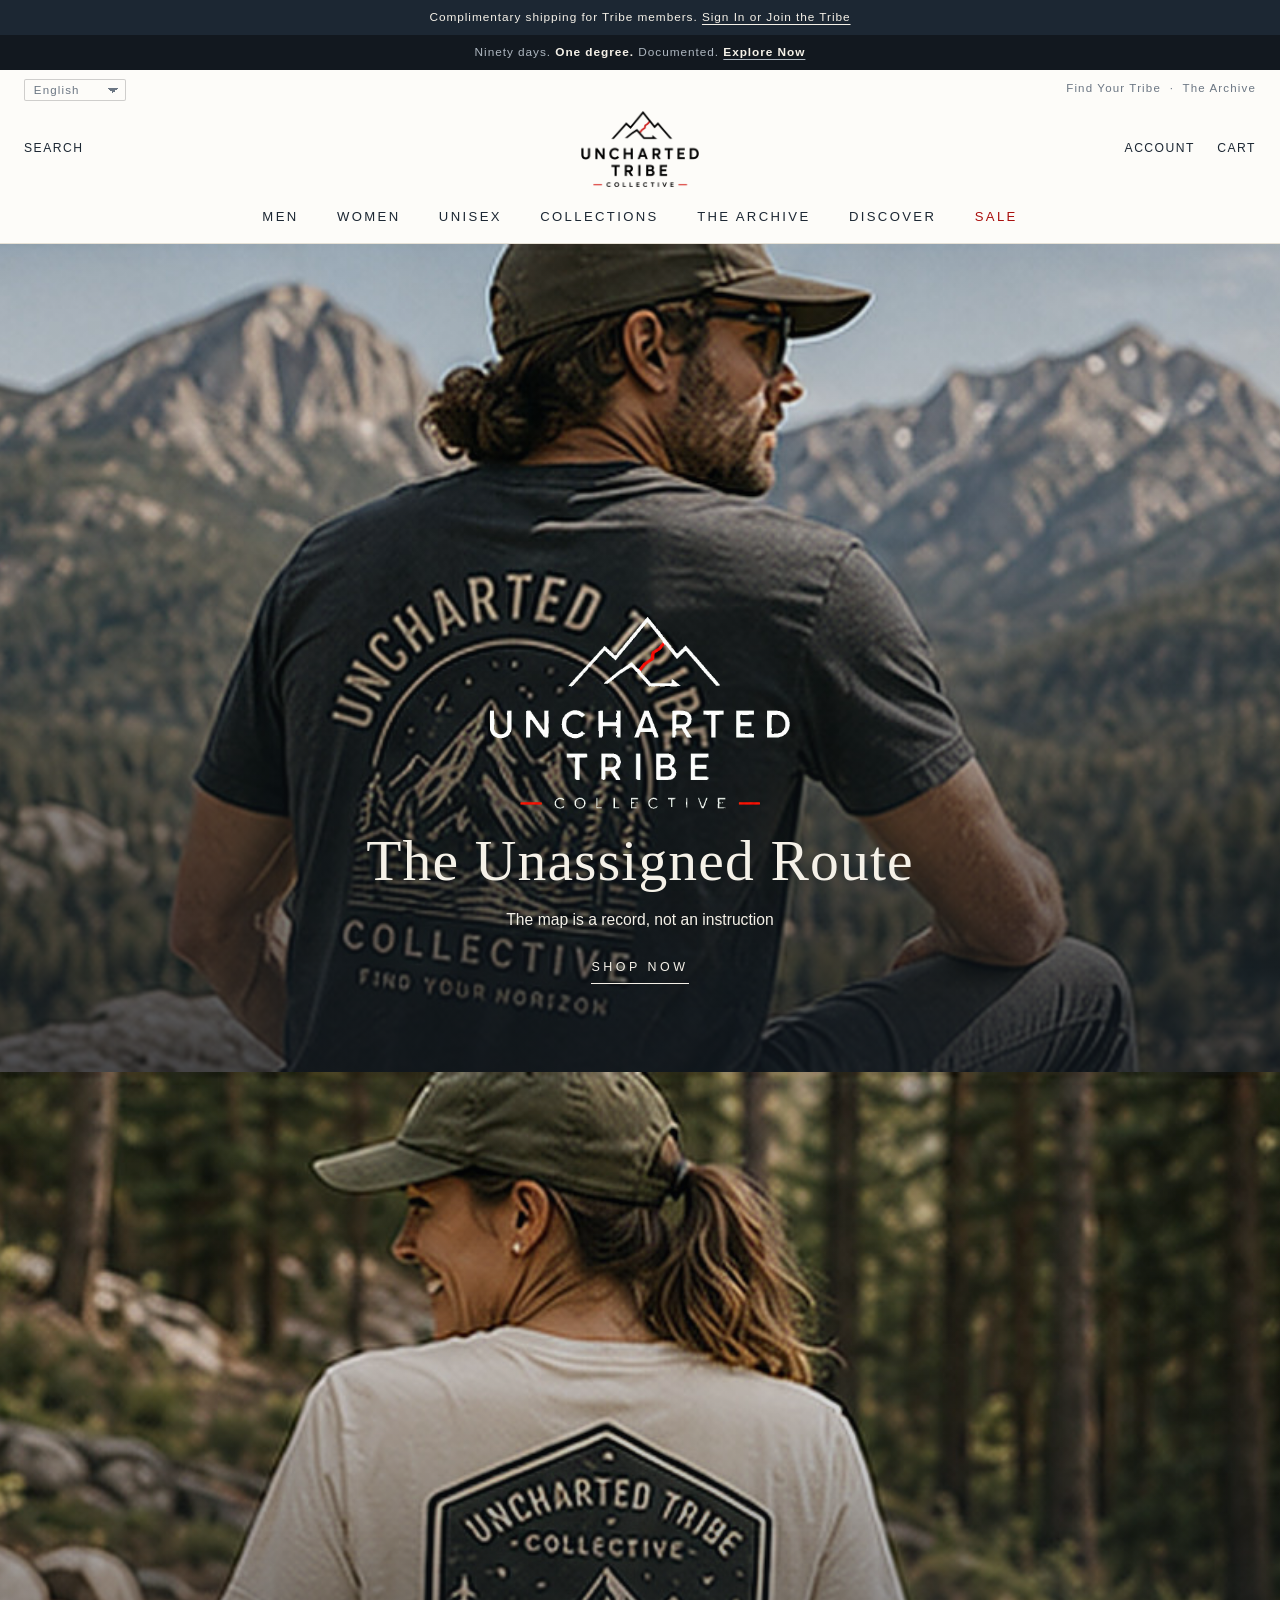
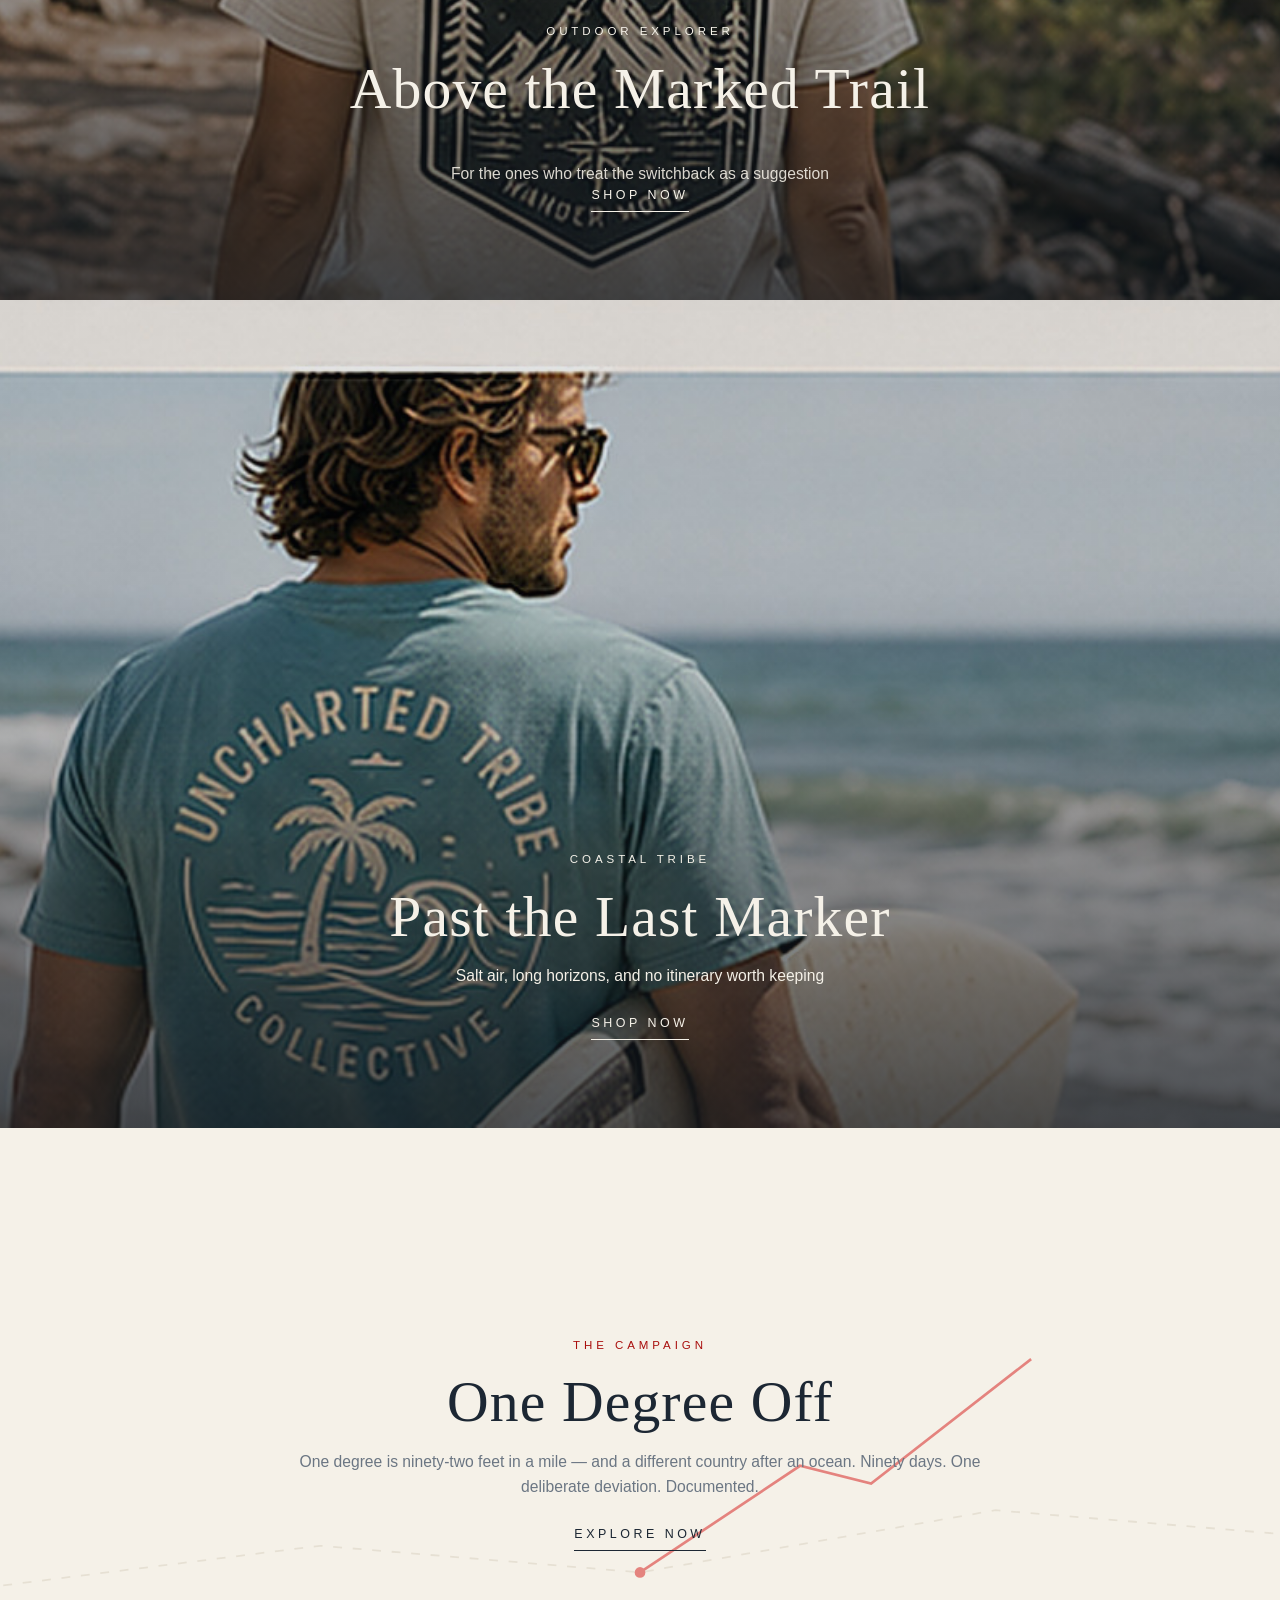
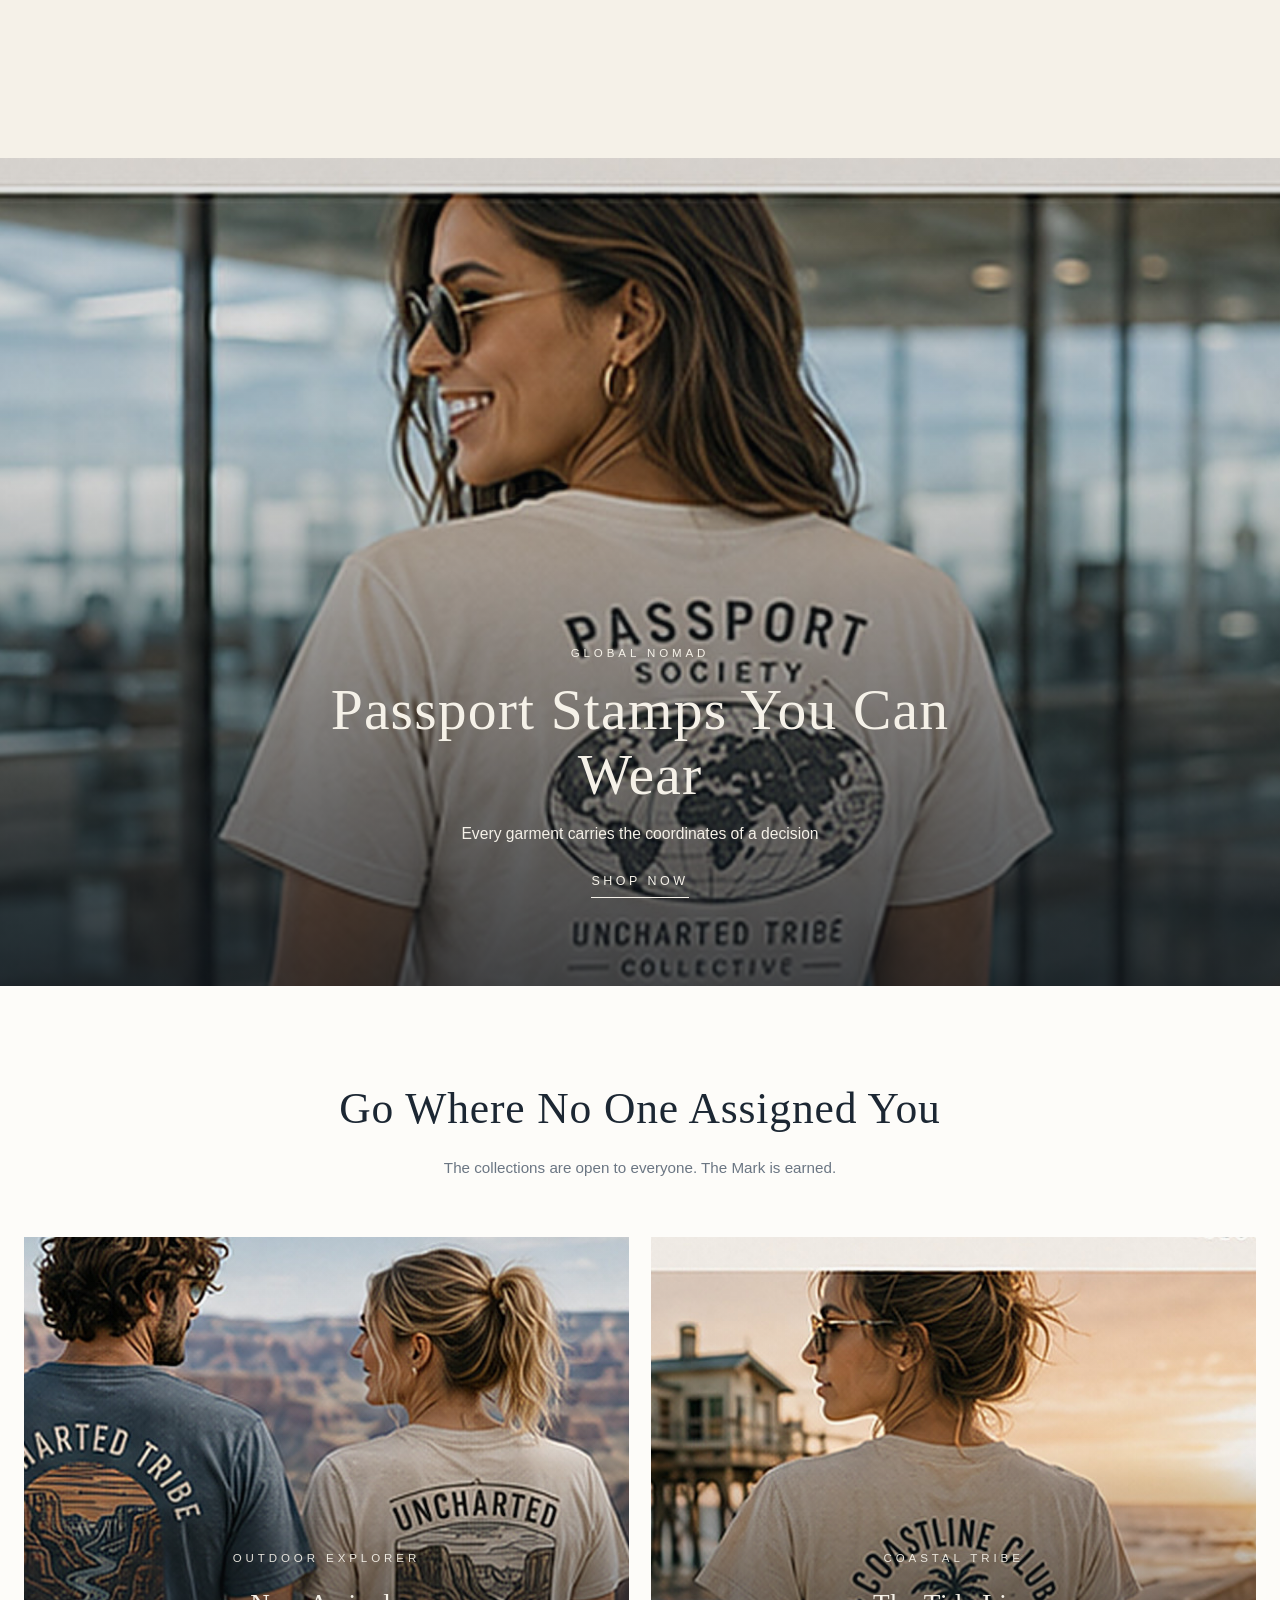
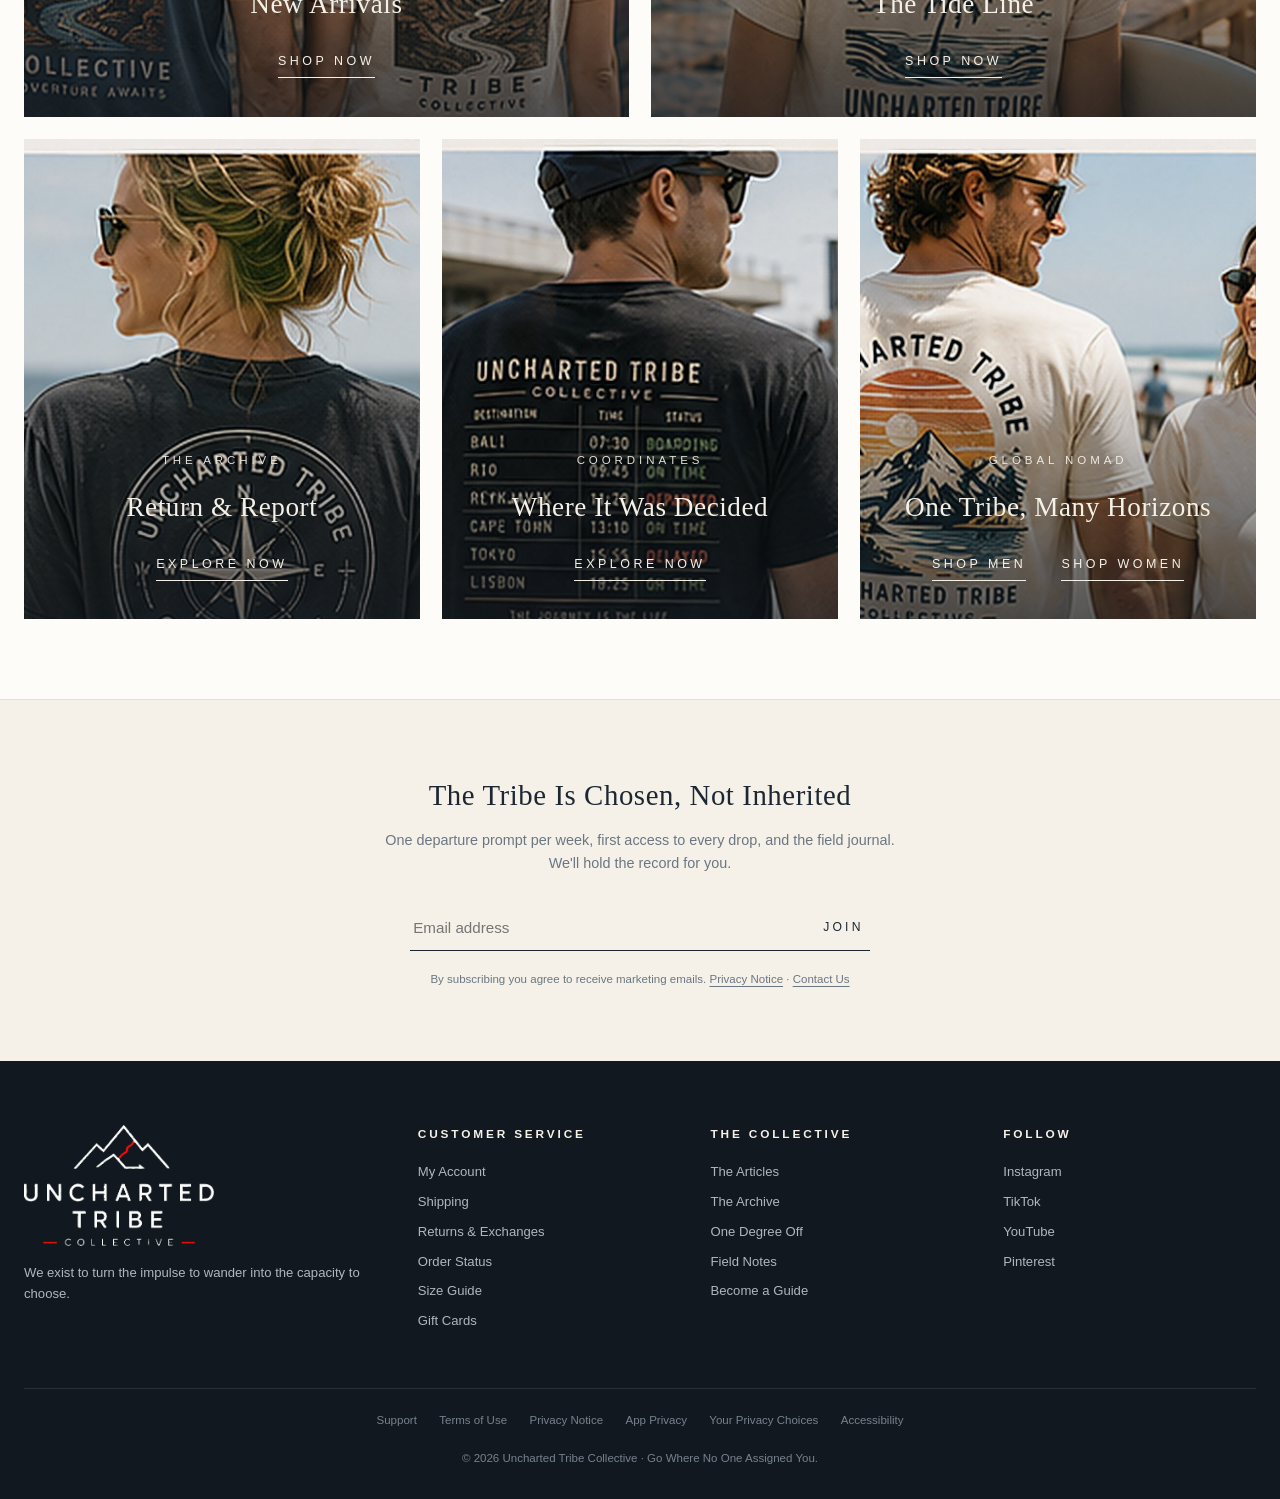
==== commit 9d7d3c38: "Add app support and privacy pages, and the universal-links association file App Store Connect requir" ====
--- a/index.html
+++ b/index.html
@@ -5,6 +5,33 @@
 <meta name="viewport" content="width=device-width, initial-scale=1.0">
 <title>Uncharted Tribe Collective — Go Where No One Assigned You</title>
 <meta name="description" content="Uncharted Tribe Collective exists to turn the impulse to wander into the capacity to choose. The collections are open to all. The Mark is earned.">
+<link rel="canonical" href="https://unchartedtribecollective.com/">
+
+<!-- Icons. The .ico carries 16/32/48. Its 16px frame is a solid mountain
+     silhouette rather than the full lockup, which turns to mush at that size. -->
+<link rel="icon" href="/web-assets/icons/favicon.ico" sizes="any">
+<link rel="icon" type="image/png" sizes="32x32" href="/web-assets/icons/favicon-32.png">
+<link rel="icon" type="image/png" sizes="16x16" href="/web-assets/icons/favicon-16.png">
+<link rel="apple-touch-icon" href="/web-assets/icons/apple-touch-icon.png">
+<link rel="manifest" href="/site.webmanifest">
+<meta name="theme-color" content="#12181f">
+
+<!-- Open Graph. Absolute URLs are required here — scrapers do not resolve
+     relative paths against the page. -->
+<meta property="og:type" content="website">
+<meta property="og:site_name" content="Uncharted Tribe Collective">
+<meta property="og:url" content="https://unchartedtribecollective.com/">
+<meta property="og:title" content="Uncharted Tribe Collective — Go Where No One Assigned You">
+<meta property="og:description" content="Turn the impulse to wander into the capacity to choose. The collections are open to all. The Mark is earned.">
+<meta property="og:image" content="https://unchartedtribecollective.com/web-assets/og-image.jpg">
+<meta property="og:image:width" content="1200">
+<meta property="og:image:height" content="630">
+<meta property="og:image:alt" content="Uncharted Tribe Collective — Go Where No One Assigned You">
+
+<meta name="twitter:card" content="summary_large_image">
+<meta name="twitter:title" content="Uncharted Tribe Collective — Go Where No One Assigned You">
+<meta name="twitter:description" content="Turn the impulse to wander into the capacity to choose. The collections are open to all. The Mark is earned.">
+<meta name="twitter:image" content="https://unchartedtribecollective.com/web-assets/og-image.jpg">
 <style>
   :root{
     --ink:#1c2733;
@@ -381,8 +408,10 @@
     </div>
   </div>
   <div class="legal">
+    <a href="support.html">Support</a>
     <a href="https://uncharted-tribe-collective.myshopify.com/policies/terms-of-service" data-i18n="legal_terms">Terms of Use</a>
     <a href="https://uncharted-tribe-collective.myshopify.com/policies/privacy-policy" data-i18n="privacy">Privacy Notice</a>
+    <a href="app-privacy.html">App Privacy</a>
     <a href="https://uncharted-tribe-collective.myshopify.com/pages/data-sharing-opt-out" data-i18n="legal_privacy_choices">Your Privacy Choices</a>
     <a href="#" data-i18n="legal_accessibility">Accessibility</a>
   </div>
